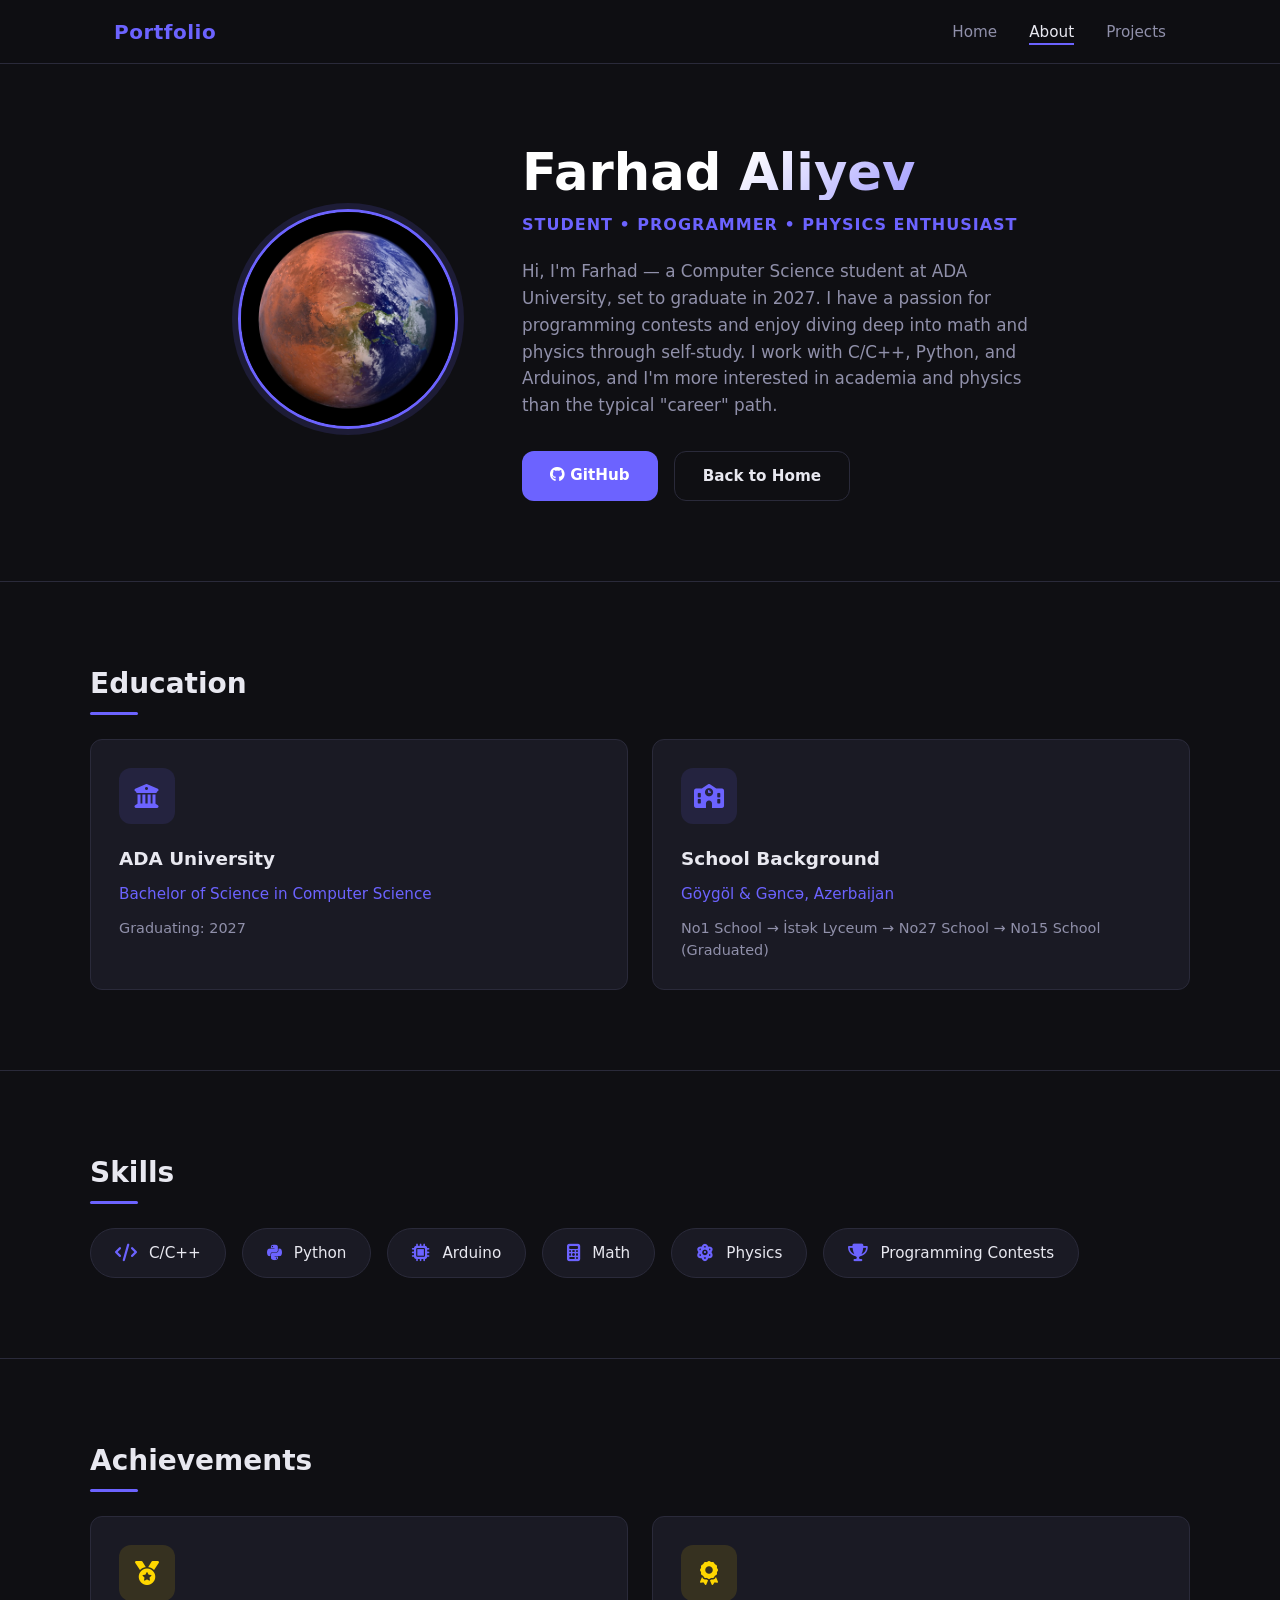
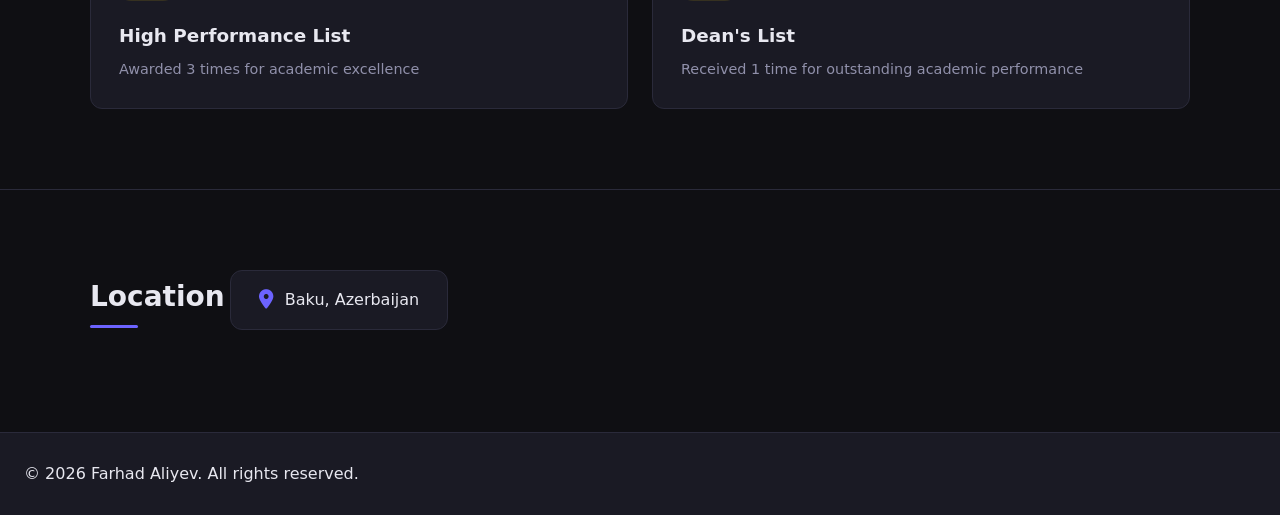
==== about.html @ 6a8402a0 "Main website is finished. Details remained. Home, About, Projects page and their content are ready. " ====
<!DOCTYPE html>
<html lang="en">
<head>
  <meta charset="UTF-8" />
  <meta name="viewport" content="width=device-width, initial-scale=1.0" />
  <title>About - Farhad Aliyev</title>
  <link rel="stylesheet" href="css/style.css" />
  <link rel="stylesheet" href="https://cdnjs.cloudflare.com/ajax/libs/font-awesome/6.5.0/css/all.min.css" />
</head>
<body>

  <!-- Navigation -->
  <nav class="navbar">
    <div class="nav-container">
      <a href="index.html" class="nav-logo">Portfolio</a>
      <ul class="nav-links">
        <li><a href="index.html">Home</a></li>
        <li><a href="about.html" class="active">About</a></li>
        <li><a href="projects.html">Projects</a></li>
      </ul>
      <button class="nav-toggle" aria-label="Toggle navigation">
        <span></span><span></span><span></span>
      </button>
    </div>
  </nav>

  <!-- About Hero Section -->
  <section class="hero">
    <div class="hero-content">
      <div class="hero-image-wrapper">
        <img src="images/profile.jpg" alt="Profile photo" class="profile-photo" />
      </div>
      <div class="hero-text">
        <h1 class="hero-name">Farhad Aliyev</h1>
        <p class="hero-tagline">Student &bull; Programmer &bull; Physics Enthusiast</p>
        <p class="hero-bio">
          Hi, I'm Farhad — a Computer Science student at ADA University, set to graduate in 2027. 
          I have a passion for programming contests and enjoy diving deep into math and physics through self-study. 
          I work with C/C++, Python, and Arduinos, and I'm more interested in academia and physics than the typical "career" path.
        </p>
        <div class="hero-actions">
          <a href="https://github.com/FarhadAliyev42" target="_blank" class="btn btn-primary">
            <i class="fab fa-github"></i> GitHub
          </a>
          <a href="index.html" class="btn btn-secondary">Back to Home</a>
        </div>
      </div>
    </div>
  </section>

  <!-- Education Section -->
  <section class="section">
    <div class="container">
      <h2 class="section-title">Education</h2>
      <div class="card-grid">
        <div class="card">
          <div class="card-icon">
            <i class="fas fa-university"></i>
          </div>
          <h3 class="card-title">ADA University</h3>
          <p class="card-subtitle">Bachelor of Science in Computer Science</p>
          <p class="card-text">Graduating: 2027</p>
        </div>
        <div class="card">
          <div class="card-icon">
            <i class="fas fa-school"></i>
          </div>
          <h3 class="card-title">School Background</h3>
          <p class="card-subtitle">Göygöl & Gəncə, Azerbaijan</p>
          <p class="card-text">No1 School → İstək Lyceum → No27 School → No15 School (Graduated)</p>
        </div>
      </div>
    </div>
  </section>

  <!-- Skills Section -->
  <section class="section">
    <div class="container">
      <h2 class="section-title">Skills</h2>
      <div class="skills-grid">
        <div class="skill-item">
          <i class="fas fa-code"></i>
          <span>C/C++</span>
        </div>
        <div class="skill-item">
          <i class="fab fa-python"></i>
          <span>Python</span>
        </div>
        <div class="skill-item">
          <i class="fas fa-microchip"></i>
          <span>Arduino</span>
        </div>
        <div class="skill-item">
          <i class="fas fa-calculator"></i>
          <span>Math</span>
        </div>
        <div class="skill-item">
          <i class="fas fa-atom"></i>
          <span>Physics</span>
        </div>
        <div class="skill-item">
          <i class="fas fa-trophy"></i>
          <span>Programming Contests</span>
        </div>
      </div>
    </div>
  </section>

  <!-- Achievements Section -->
  <section class="section">
    <div class="container">
      <h2 class="section-title">Achievements</h2>
      <div class="card-grid">
        <div class="card">
          <div class="card-icon achievement-icon">
            <i class="fas fa-medal"></i>
          </div>
          <h3 class="card-title">High Performance List</h3>
          <p class="card-text">Awarded 3 times for academic excellence</p>
        </div>
        <div class="card">
          <div class="card-icon achievement-icon">
            <i class="fas fa-award"></i>
          </div>
          <h3 class="card-title">Dean's List</h3>
          <p class="card-text">Received 1 time for outstanding academic performance</p>
        </div>
      </div>
    </div>
  </section>

  <!-- Location Section -->
  <section class="section">
    <div class="container">
      <h2 class="section-title">Location</h2>
      <div class="location-card">
        <i class="fas fa-map-marker-alt"></i>
        <span>Baku, Azerbaijan</span>
      </div>
    </div>
  </section>

  <!-- Footer -->
  <footer class="footer">
    <p>&copy; 2026 Farhad Aliyev. All rights reserved.</p>
  </footer>

  <script src="js/main.js"></script>
</body>
</html>
---- css/style.css ----
/* ── Reset & Base ── */
*, *::before, *::after {
  box-sizing: border-box;
  margin: 0;
  padding: 0;
}

:root {
  --color-bg: #0f0f13;
  --color-surface: #1a1a24;
  --color-border: #2a2a3a;
  --color-accent: #6c63ff;
  --color-accent-hover: #857dff;
  --color-text: #e8e8f0;
  --color-text-muted: #9090aa;
  --font-sans: 'Segoe UI', system-ui, -apple-system, sans-serif;
  --nav-height: 64px;
  --radius: 12px;
  --transition: 0.2s ease;
}

html {
  scroll-behavior: smooth;
}

body {
  font-family: var(--font-sans);
  background-color: var(--color-bg);
  color: var(--color-text);
  min-height: 100vh;
  display: flex;
  flex-direction: column;
  line-height: 1.6;
}

a {
  color: inherit;
  text-decoration: none;
}

/* ── Navbar ── */
.navbar {
  position: sticky;
  top: 0;
  z-index: 100;
  background-color: rgba(15, 15, 19, 0.85);
  backdrop-filter: blur(12px);
  border-bottom: 1px solid var(--color-border);
  height: var(--nav-height);
}

.nav-container {
  max-width: 1100px;
  margin: 0 auto;
  padding: 0 24px;
  height: 100%;
  display: flex;
  align-items: center;
  justify-content: space-between;
}

.nav-logo {
  font-size: 1.25rem;
  font-weight: 700;
  color: var(--color-accent);
  letter-spacing: 0.5px;
}

.nav-links {
  list-style: none;
  display: flex;
  gap: 32px;
}

.nav-links a {
  font-size: 0.95rem;
  font-weight: 500;
  color: var(--color-text-muted);
  transition: color var(--transition);
  position: relative;
  padding-bottom: 4px;
}

.nav-links a::after {
  content: '';
  position: absolute;
  bottom: 0;
  left: 0;
  width: 0;
  height: 2px;
  background: var(--color-accent);
  transition: width var(--transition);
}

.nav-links a:hover,
.nav-links a.active {
  color: var(--color-text);
}

.nav-links a:hover::after,
.nav-links a.active::after {
  width: 100%;
}

/* Hamburger */
.nav-toggle {
  display: none;
  flex-direction: column;
  gap: 5px;
  background: none;
  border: none;
  cursor: pointer;
  padding: 4px;
}

.nav-toggle span {
  display: block;
  width: 24px;
  height: 2px;
  background: var(--color-text);
  border-radius: 2px;
  transition: transform var(--transition), opacity var(--transition);
}

/* ── Hero ── */
.hero {
  flex: 1;
  display: flex;
  align-items: center;
  padding: 80px 24px;
}

.hero-content {
  max-width: 1100px;
  margin: 0 auto;
  display: flex;
  align-items: center;
  gap: 64px;
}

.hero-image-wrapper {
  flex-shrink: 0;
}

.profile-photo {
  width: 220px;
  height: 220px;
  object-fit: cover;
  border-radius: 50%;
  border: 3px solid var(--color-accent);
  box-shadow: 0 0 0 6px rgba(108, 99, 255, 0.15);
  transition: box-shadow var(--transition);
}

.profile-photo:hover {
  box-shadow: 0 0 0 10px rgba(108, 99, 255, 0.2);
}

.hero-text {
  flex: 1;
}

.hero-name {
  font-size: clamp(2rem, 5vw, 3.2rem);
  font-weight: 800;
  line-height: 1.1;
  margin-bottom: 12px;
  background: linear-gradient(135deg, #fff 40%, var(--color-accent));
  -webkit-background-clip: text;
  -webkit-text-fill-color: transparent;
  background-clip: text;
}

.hero-tagline {
  font-size: 1rem;
  color: var(--color-accent);
  font-weight: 600;
  letter-spacing: 1px;
  text-transform: uppercase;
  margin-bottom: 20px;
}

.hero-bio {
  font-size: 1.05rem;
  color: var(--color-text-muted);
  max-width: 520px;
  margin-bottom: 32px;
}

.hero-actions {
  display: flex;
  gap: 16px;
  flex-wrap: wrap;
}

/* ── Buttons ── */
.btn {
  display: inline-block;
  padding: 12px 28px;
  border-radius: var(--radius);
  font-size: 0.95rem;
  font-weight: 600;
  transition: background var(--transition), transform var(--transition), box-shadow var(--transition);
  cursor: pointer;
}

.btn-primary {
  background: var(--color-accent);
  color: #fff;
}

.btn-primary:hover {
  background: var(--color-accent-hover);
  transform: translateY(-2px);
  box-shadow: 0 8px 24px rgba(108, 99, 255, 0.35);
}

.btn-secondary {
  background: transparent;
  color: var(--color-text);
  border: 1.5px solid var(--color-border);
}

.btn-secondary:hover {
  border-color: var(--color-accent);
  color: var(--color-accent);
  transform: translateY(-2px);
}

/* ── Footer ── */
.footer {
  background-color: var(--color-surface);
  border-top: 1px solid var(--color-border);
  padding: 28px 24px;
}

.footer-container {
  max-width: 1100px;
  margin: 0 auto;
  display: flex;
  align-items: center;
  justify-content: space-between;
  flex-wrap: wrap;
  gap: 16px;
}

.footer-text {
  font-size: 0.875rem;
  color: var(--color-text-muted);
}

.footer-links {
  display: flex;
  gap: 24px;
}

.footer-links a {
  display: flex;
  align-items: center;
  gap: 8px;
  font-size: 0.9rem;
  color: var(--color-text-muted);
  transition: color var(--transition);
}

.footer-links a i {
  font-size: 1.1rem;
}

.footer-links a:hover {
  color: var(--color-accent);
}

/* ── Responsive ── */
@media (max-width: 768px) {
  .nav-links {
    display: none;
    flex-direction: column;
    gap: 0;
    position: absolute;
    top: var(--nav-height);
    left: 0;
    right: 0;
    background: var(--color-surface);
    border-bottom: 1px solid var(--color-border);
    padding: 16px 0;
  }

  .nav-links.open {
    display: flex;
  }

  .nav-links li a {
    display: block;
    padding: 12px 24px;
  }

  .nav-toggle {
    display: flex;
  }

  .navbar {
    position: relative;
  }

  .hero-content {
    flex-direction: column;
    text-align: center;
    gap: 36px;
  }

  .hero-bio {
    margin-left: auto;
    margin-right: auto;
  }

  .hero-actions {
    justify-content: center;
  }

  .footer-container {
    flex-direction: column;
    align-items: center;
    text-align: center;
  }
}

/* ── About Page Sections ── */
.section {
  padding: 80px 24px;
  border-top: 1px solid var(--color-border);
}

.container {
  max-width: 1100px;
  margin: 0 auto;
}

.section-title {
  font-size: 1.75rem;
  font-weight: 700;
  margin-bottom: 32px;
  color: var(--color-text);
  position: relative;
  display: inline-block;
}

.section-title::after {
  content: '';
  position: absolute;
  bottom: -8px;
  left: 0;
  width: 48px;
  height: 3px;
  background: var(--color-accent);
  border-radius: 2px;
}

/* Card Grid */
.card-grid {
  display: grid;
  grid-template-columns: repeat(auto-fit, minmax(280px, 1fr));
  gap: 24px;
}

.card {
  background: var(--color-surface);
  border: 1px solid var(--color-border);
  border-radius: var(--radius);
  padding: 28px;
  transition: transform var(--transition), border-color var(--transition);
}

.card:hover {
  transform: translateY(-4px);
  border-color: var(--color-accent);
}

.card-icon {
  width: 56px;
  height: 56px;
  background: rgba(108, 99, 255, 0.12);
  border-radius: 12px;
  display: flex;
  align-items: center;
  justify-content: center;
  margin-bottom: 20px;
}

.card-icon i {
  font-size: 1.5rem;
  color: var(--color-accent);
}

.card-title {
  font-size: 1.15rem;
  font-weight: 600;
  margin-bottom: 8px;
  color: var(--color-text);
}

.card-subtitle {
  font-size: 0.95rem;
  color: var(--color-accent);
  margin-bottom: 12px;
  font-weight: 500;
}

.card-text {
  font-size: 0.9rem;
  color: var(--color-text-muted);
  line-height: 1.5;
}

/* Skills Grid */
.skills-grid {
  display: flex;
  flex-wrap: wrap;
  gap: 16px;
}

.skill-item {
  display: flex;
  align-items: center;
  gap: 12px;
  background: var(--color-surface);
  border: 1px solid var(--color-border);
  border-radius: 50px;
  padding: 12px 24px;
  font-size: 0.95rem;
  font-weight: 500;
  color: var(--color-text);
  transition: border-color var(--transition), background var(--transition);
}

.skill-item:hover {
  border-color: var(--color-accent);
  background: rgba(108, 99, 255, 0.08);
}

.skill-item i {
  color: var(--color-accent);
  font-size: 1.1rem;
}

/* Location Card */
.location-card {
  display: inline-flex;
  align-items: center;
  gap: 12px;
  background: var(--color-surface);
  border: 1px solid var(--color-border);
  border-radius: var(--radius);
  padding: 16px 28px;
  font-size: 1rem;
  color: var(--color-text);
}

.location-card i {
  color: var(--color-accent);
  font-size: 1.2rem;
}

/* Achievement Icon */
.achievement-icon {
  background: rgba(255, 215, 0, 0.12);
}

.achievement-icon i {
  color: #ffd700;
}

/* About Page Responsive */
@media (max-width: 768px) {
  .section {
    padding: 60px 24px;
  }

  .section-title {
    font-size: 1.5rem;
  }

  .card-grid {
    grid-template-columns: 1fr;
  }

  .skills-grid {
    justify-content: center;
  }

  .skill-item {
    padding: 10px 20px;
    font-size: 0.9rem;
  }
}

/* ── Project Card (Clickable) ── */
.project-card {
  background: var(--color-surface);
  border: 1px solid var(--color-border);
  border-radius: var(--radius);
  padding: 28px;
  cursor: pointer;
  transition: transform var(--transition), border-color var(--transition), box-shadow var(--transition);
  position: relative;
  overflow: hidden;
}

.project-card::before {
  content: '';
  position: absolute;
  top: 0;
  left: 0;
  right: 0;
  height: 3px;
  background: var(--color-accent);
  transform: scaleX(0);
  transition: transform var(--transition);
}

.project-card:hover {
  transform: translateY(-6px);
  border-color: var(--color-accent);
  box-shadow: 0 16px 40px rgba(108, 99, 255, 0.2);
}

.project-card:hover::before {
  transform: scaleX(1);
}

.project-card .card-icon {
  width: 48px;
  height: 48px;
}

.project-card .card-icon i {
  font-size: 1.25rem;
}

.project-card .card-title {
  font-size: 1.1rem;
}

.project-card .card-subtitle {
  font-size: 0.85rem;
}

.project-card .card-text {
  font-size: 0.875rem;
  display: -webkit-box;
  -webkit-line-clamp: 2;
  -webkit-box-orient: vertical;
  overflow: hidden;
}

.card-tag {
  display: inline-block;
  margin-top: 16px;
  padding: 4px 12px;
  background: rgba(108, 99, 255, 0.15);
  color: var(--color-accent);
  font-size: 0.75rem;
  font-weight: 600;
  border-radius: 20px;
  text-transform: uppercase;
  letter-spacing: 0.5px;
}

/* ── Modal ── */
.modal-overlay {
  position: fixed;
  top: 0;
  left: 0;
  right: 0;
  bottom: 0;
  background: rgba(0, 0, 0, 0.8);
  backdrop-filter: blur(8px);
  display: flex;
  align-items: center;
  justify-content: center;
  padding: 24px;
  z-index: 1000;
  opacity: 0;
  visibility: hidden;
  transition: opacity 0.3s ease, visibility 0.3s ease;
}

.modal-overlay.active {
  opacity: 1;
  visibility: visible;
}

.modal-content {
  background: var(--color-surface);
  border: 1px solid var(--color-border);
  border-radius: 16px;
  max-width: 900px;
  width: 100%;
  max-height: 90vh;
  overflow-y: auto;
  position: relative;
  transform: translateY(20px);
  transition: transform 0.3s ease;
}

.modal-overlay.active .modal-content {
  transform: translateY(0);
}

.modal-close {
  position: absolute;
  top: 16px;
  right: 16px;
  background: var(--color-bg);
  border: 1px solid var(--color-border);
  border-radius: 8px;
  width: 40px;
  height: 40px;
  display: flex;
  align-items: center;
  justify-content: center;
  cursor: pointer;
  transition: background var(--transition), border-color var(--transition);
  z-index: 10;
}

.modal-close i {
  color: var(--color-text-muted);
  font-size: 1rem;
}

.modal-close:hover {
  background: var(--color-accent);
  border-color: var(--color-accent);
}

.modal-close:hover i {
  color: #fff;
}

.modal-header {
  padding: 32px 32px 24px;
  border-bottom: 1px solid var(--color-border);
  text-align: center;
}

.modal-icon {
  width: 64px;
  height: 64px;
  background: rgba(108, 99, 255, 0.15);
  border-radius: 16px;
  display: flex;
  align-items: center;
  justify-content: center;
  margin: 0 auto 16px;
}

.modal-icon i {
  font-size: 1.75rem;
  color: var(--color-accent);
}

.modal-title {
  font-size: 1.5rem;
  font-weight: 700;
  margin-bottom: 8px;
}

.modal-type {
  display: inline-block;
  padding: 6px 16px;
  background: rgba(108, 99, 255, 0.15);
  color: var(--color-accent);
  font-size: 0.8rem;
  font-weight: 600;
  border-radius: 20px;
  text-transform: uppercase;
  letter-spacing: 0.5px;
}

.modal-body {
  padding: 24px 32px 32px;
}

.modal-section {
  margin-bottom: 24px;
}

.modal-section:last-child {
  margin-bottom: 0;
}

.modal-section h3 {
  font-size: 0.95rem;
  font-weight: 600;
  color: var(--color-text-muted);
  margin-bottom: 10px;
  display: flex;
  align-items: center;
  gap: 8px;
}

.modal-section h3 i {
  color: var(--color-accent);
}

.team-members,
.project-description {
  font-size: 0.95rem;
  color: var(--color-text);
  line-height: 1.6;
}

.tech-tags {
  display: flex;
  flex-wrap: wrap;
  gap: 8px;
}

.tech-tag {
  padding: 6px 14px;
  background: var(--color-bg);
  border: 1px solid var(--color-border);
  border-radius: 8px;
  font-size: 0.85rem;
  color: var(--color-text);
}

.video-container {
  position: relative;
  padding-bottom: 56.25%;
  height: 0;
  overflow: hidden;
  border-radius: 12px;
  background: var(--color-bg);
}

.video-frame {
  position: absolute;
  top: 0;
  left: 0;
  width: 100%;
  height: 100%;
}

.report-link {
  display: inline-flex;
  align-items: center;
  gap: 8px;
  text-decoration: none;
}

/* ── Projects Hero ── */
.projects-hero {
  padding: 100px 24px 60px;
}

.projects-hero .hero-content {
  justify-content: center;
  text-align: center;
}

.projects-hero .hero-bio {
  max-width: 600px;
  margin: 0 auto 32px;
}

/* ── Responsive Modal ── */
@media (max-width: 640px) {
  .modal-content {
    max-height: 85vh;
  }
  
  .modal-header {
    padding: 24px 24px 20px;
  }
  
  .modal-body {
    padding: 20px 24px 24px;
  }
  
  .modal-title {
    font-size: 1.25rem;
  }
}

/* ── Projects Page ── */
.page-header {
  padding: 80px 24px 40px;
  text-align: center;
  background: linear-gradient(180deg, var(--color-surface) 0%, var(--color-bg) 100%);
  border-bottom: 1px solid var(--color-border);
}

.page-header .container {
  max-width: 1100px;
  margin: 0 auto;
}

.page-title {
  font-size: clamp(2rem, 5vw, 2.75rem);
  font-weight: 800;
  margin-bottom: 12px;
  color: var(--color-text);
}

.page-subtitle {
  font-size: 1.05rem;
  color: var(--color-text-muted);
  max-width: 600px;
  margin: 0 auto;
}

/* Projects Grid */
.projects-grid {
  display: grid;
  grid-template-columns: repeat(auto-fit, minmax(300px, 1fr));
  gap: 24px;
  align-items: stretch;
}

.project-card {
  background: var(--color-surface);
  border: 1px solid var(--color-border);
  border-radius: var(--radius);
  padding: 28px;
  transition: transform var(--transition), border-color var(--transition), box-shadow var(--transition);
  display: flex;
  flex-direction: column;
}

.project-card:hover {
  transform: translateY(-6px);
  border-color: var(--color-accent);
  box-shadow: 0 16px 40px rgba(108, 99, 255, 0.15);
}

.project-icon {
  width: 56px;
  height: 56px;
  background: rgba(108, 99, 255, 0.12);
  border-radius: 12px;
  display: flex;
  align-items: center;
  justify-content: center;
  margin-bottom: 20px;
  flex-shrink: 0;
}

.project-icon i {
  font-size: 1.5rem;
  color: var(--color-accent);
}

.project-title {
  font-size: 1.2rem;
  font-weight: 600;
  margin-bottom: 12px;
  color: var(--color-text);
  flex-shrink: 0;
}

.project-description {
  font-size: 0.95rem;
  color: var(--color-text-muted);
  margin-bottom: 16px;
  line-height: 1.5;
  flex-grow: 0;
}

.project-tags {
  display: flex;
  flex-wrap: wrap;
  gap: 8px;
  margin-bottom: 20px;
  flex-shrink: 0;
}

.tag {
  display: inline-block;
  padding: 4px 12px;
  background: rgba(108, 99, 255, 0.1);
  color: var(--color-accent);
  font-size: 0.75rem;
  font-weight: 600;
  border-radius: 20px;
  text-transform: uppercase;
  letter-spacing: 0.5px;
}

.project-btn {
  width: 100%;
  text-align: center;
  margin-top: auto;
}

/* Homeworks Grid */
.homework-grid {
  display: grid;
  grid-template-columns: repeat(auto-fit, minmax(280px, 1fr));
  gap: 24px;
}

.homework-card {
  background: var(--color-surface);
  border: 1px solid var(--color-border);
  border-radius: var(--radius);
  padding: 28px;
  transition: transform var(--transition), border-color var(--transition);
}

.homework-card:hover {
  transform: translateY(-4px);
  border-color: var(--color-accent);
}

.homework-icon {
  width: 56px;
  height: 56px;
  background: rgba(108, 99, 255, 0.12);
  border-radius: 12px;
  display: flex;
  align-items: center;
  justify-content: center;
  margin-bottom: 20px;
}

.homework-icon i {
  font-size: 1.5rem;
  color: var(--color-accent);
}

.homework-title {
  font-size: 1.15rem;
  font-weight: 600;
  margin-bottom: 8px;
  color: var(--color-text);
}

.homework-subtitle {
  font-size: 0.9rem;
  color: var(--color-accent);
  margin-bottom: 16px;
  font-weight: 500;
}

.homework-details {
  font-size: 0.85rem;
  color: var(--color-text-muted);
  margin-bottom: 20px;
  line-height: 1.6;
}

.homework-details p {
  margin-bottom: 4px;
}

.homework-details strong {
  color: var(--color-text);
}

/* Modal Styles */
.modal {
  display: none;
  position: fixed;
  z-index: 1000;
  left: 0;
  top: 0;
  width: 100%;
  height: 100%;
  overflow: auto;
  background-color: rgba(0, 0, 0, 0.85);
  backdrop-filter: blur(8px);
  animation: fadeIn 0.3s ease;
}

@keyframes fadeIn {
  from { opacity: 0; }
  to { opacity: 1; }
}

.modal-content {
  background-color: var(--color-surface);
  margin: 5% auto;
  padding: 0;
  border: 1px solid var(--color-border);
  border-radius: var(--radius);
  width: 90%;
  max-width: 900px;
  max-height: 90vh;
  overflow-y: auto;
  animation: slideIn 0.3s ease;
}

@keyframes slideIn {
  from { transform: translateY(-20px); opacity: 0; }
  to { transform: translateY(0); opacity: 1; }
}

.modal-close {
  color: var(--color-text-muted);
  float: right;
  font-size: 28px;
  font-weight: bold;
  cursor: pointer;
  line-height: 1;
  transition: color var(--transition);
}

.modal-close:hover {
  color: var(--color-accent);
}

.modal-title {
  font-size: 1.5rem;
  font-weight: 700;
  margin-bottom: 24px;
  color: var(--color-text);
  padding-right: 40px;
}

.modal-body {
  padding: 0 32px 32px;
}

.modal-section {
  margin-bottom: 28px;
}

.modal-section:last-child {
  margin-bottom: 0;
}

.modal-section h3 {
  font-size: 1rem;
  font-weight: 600;
  color: var(--color-accent);
  margin-bottom: 12px;
  display: flex;
  align-items: center;
  gap: 10px;
}

.modal-section h3 i {
  font-size: 1rem;
}

.modal-section p {
  font-size: 0.95rem;
  color: var(--color-text-muted);
  line-height: 1.6;
}

/* Team Table */
.team-table {
  width: 100%;
  border-collapse: collapse;
  margin-top: 8px;
}

.team-table th,
.team-table td {
  padding: 12px 16px;
  text-align: left;
  border-bottom: 1px solid var(--color-border);
}

.team-table th {
  font-size: 0.8rem;
  font-weight: 600;
  color: var(--color-text-muted);
  text-transform: uppercase;
  letter-spacing: 0.5px;
}

.team-table td {
  font-size: 0.95rem;
  color: var(--color-text);
}

.team-table tr:last-child td {
  border-bottom: none;
}

.team-table tr:hover {
  background: rgba(108, 99, 255, 0.05);
}

/* Work List */
.work-list {
  list-style: none;
  margin-top: 12px;
}

.work-list li {
  position: relative;
  padding-left: 24px;
  margin-bottom: 10px;
  font-size: 0.95rem;
  color: var(--color-text-muted);
  line-height: 1.5;
}

.work-list li::before {
  content: '\f00c';
  font-family: 'Font Awesome 6 Free';
  font-weight: 900;
  position: absolute;
  left: 0;
  color: var(--color-accent);
  font-size: 0.75rem;
  top: 4px;
}

/* Video Link */
.video-link {
  display: inline-flex;
  align-items: center;
  gap: 10px;
  padding: 12px 24px;
  background: #ff0000;
  color: #fff;
  border-radius: var(--radius);
  font-weight: 600;
  transition: transform var(--transition), box-shadow var(--transition);
}

.video-link:hover {
  transform: translateY(-2px);
  box-shadow: 0 8px 24px rgba(255, 0, 0, 0.4);
}

.video-link i {
  font-size: 1.2rem;
}

/* Code block in modal */
.code-block {
  background: var(--color-bg);
  border: 1px solid var(--color-border);
  border-radius: 8px;
  padding: 16px;
  overflow-x: auto;
  font-family: 'Consolas', 'Monaco', monospace;
  font-size: 0.85rem;
  color: var(--color-text);
  line-height: 1.5;
  margin-top: 8px;
}

.code-block code {
  color: var(--color-accent);
}

/* Projects Page Responsive */
@media (max-width: 768px) {
  .page-header {
    padding: 60px 24px 32px;
  }

  .projects-grid,
  .homework-grid {
    grid-template-columns: 1fr;
  }

  .modal-content {
    width: 95%;
    margin: 10% auto;
  }

  .modal-body {
    padding: 0 20px 24px;
  }

  .team-table th,
  .team-table td {
    padding: 10px 12px;
    font-size: 0.85rem;
  }
}

/* Make modal even wider and add padding from borders */
.modal-content {
  max-width: 1100px;
  min-width: 400px;
  margin: 4% auto;
  padding: 32px 40px 32px 40px;
}

@media (max-width: 1200px) {
  .modal-content {
    max-width: 96vw;
    min-width: 0;
    padding: 24px 8vw;
  }
}

@media (max-width: 640px) {
  .modal-content {
    padding: 12px 2vw;
  }
}
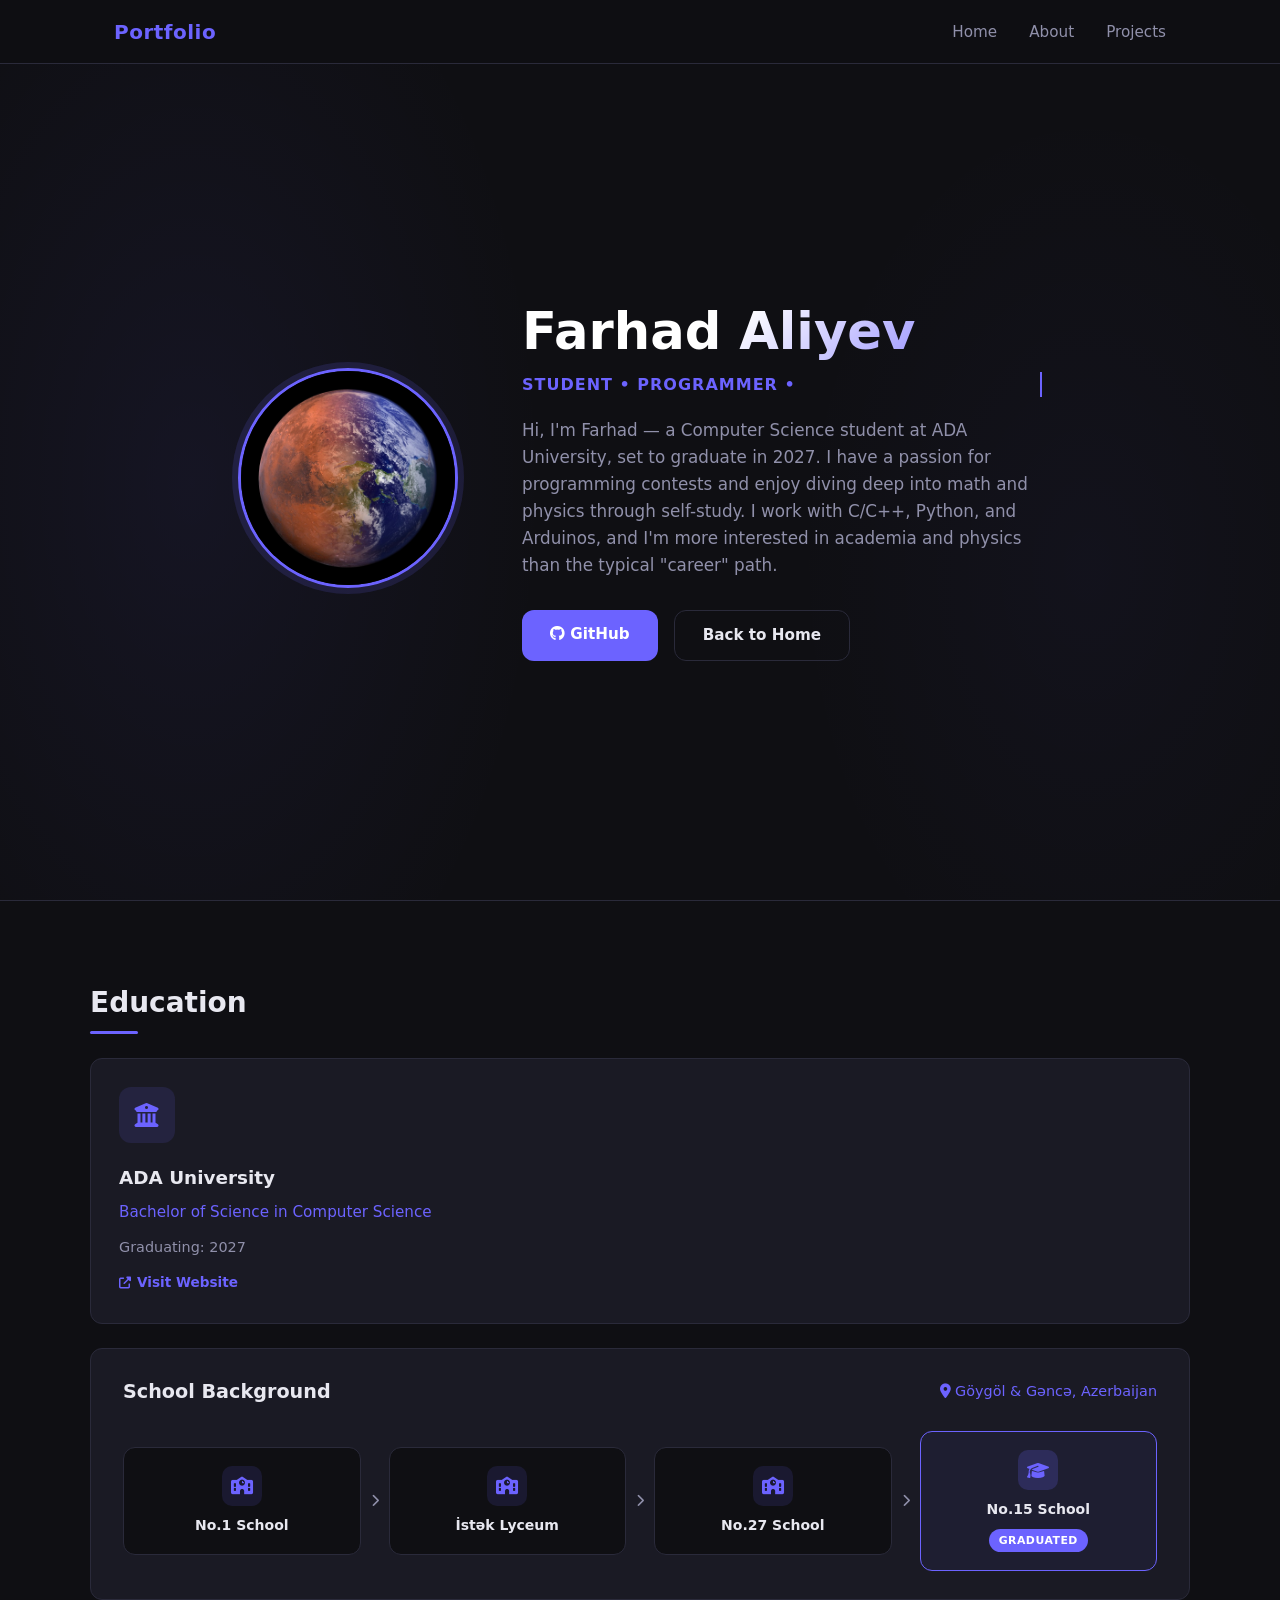
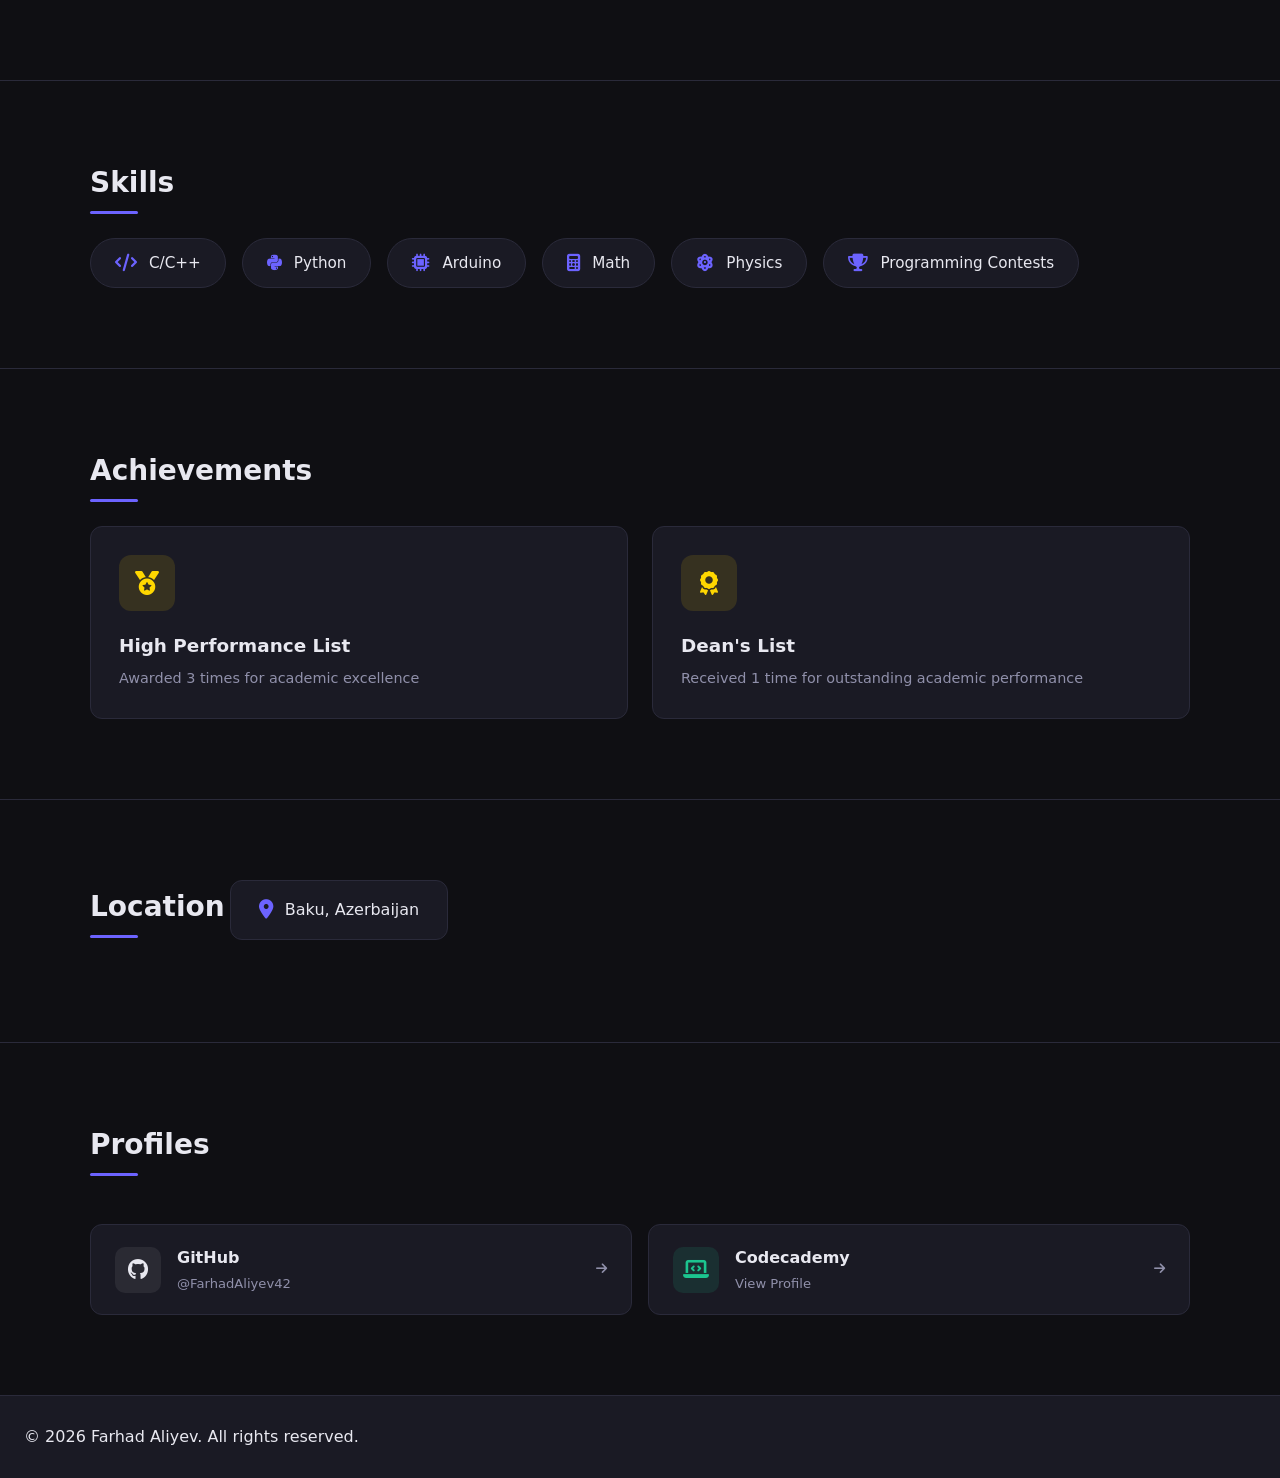
==== commit 76e189d0: "main bugs fixed, new design added" ====
--- a/about.html
+++ b/about.html
@@ -52,7 +52,7 @@
   <section class="section">
     <div class="container">
       <h2 class="section-title">Education</h2>
-      <div class="card-grid">
+      <div class="card-grid" style="margin-bottom: 24px;">
         <div class="card">
           <div class="card-icon">
             <i class="fas fa-university"></i>
@@ -60,14 +60,37 @@
           <h3 class="card-title">ADA University</h3>
           <p class="card-subtitle">Bachelor of Science in Computer Science</p>
           <p class="card-text">Graduating: 2027</p>
+          <a href="https://ada.edu.az" target="_blank" rel="noopener" class="card-link">
+            <i class="fas fa-external-link-alt"></i> Visit Website
+          </a>
         </div>
-        <div class="card">
-          <div class="card-icon">
-            <i class="fas fa-school"></i>
+      </div>
+      <div class="about-extra">
+        <div class="school-extra-header">
+          <h3>School Background</h3>
+          <span class="location-text"><i class="fas fa-map-marker-alt"></i> Göygöl & Gəncə, Azerbaijan</span>
+        </div>
+        <div class="school-journey">
+          <div class="school-step">
+            <div class="school-step-icon"><i class="fas fa-school"></i></div>
+            <span class="school-step-name">No.1 School</span>
           </div>
-          <h3 class="card-title">School Background</h3>
-          <p class="card-subtitle">Göygöl & Gəncə, Azerbaijan</p>
-          <p class="card-text">No1 School → İstək Lyceum → No27 School → No15 School (Graduated)</p>
+          <div class="school-arrow"><i class="fas fa-chevron-right"></i></div>
+          <div class="school-step">
+            <div class="school-step-icon"><i class="fas fa-school"></i></div>
+            <span class="school-step-name">İstək Lyceum</span>
+          </div>
+          <div class="school-arrow"><i class="fas fa-chevron-right"></i></div>
+          <div class="school-step">
+            <div class="school-step-icon"><i class="fas fa-school"></i></div>
+            <span class="school-step-name">No.27 School</span>
+          </div>
+          <div class="school-arrow"><i class="fas fa-chevron-right"></i></div>
+          <div class="school-step completed">
+            <div class="school-step-icon"><i class="fas fa-graduation-cap"></i></div>
+            <span class="school-step-name">No.15 School</span>
+            <span class="school-step-badge">Graduated</span>
+          </div>
         </div>
       </div>
     </div>
@@ -140,6 +163,31 @@
     </div>
   </section>
 
+  <!-- Profiles Section -->
+  <section class="section">
+    <div class="container">
+      <h2 class="section-title">Profiles</h2>
+      <div class="profile-links">
+        <a href="https://github.com/FarhadAliyev42" target="_blank" rel="noopener" class="profile-link-card">
+          <div class="profile-link-icon github"><i class="fab fa-github"></i></div>
+          <div class="profile-link-info">
+            <span class="profile-link-name">GitHub</span>
+            <span class="profile-link-sub">@FarhadAliyev42</span>
+          </div>
+          <i class="fas fa-arrow-right profile-link-arrow"></i>
+        </a>
+        <a href="https://www.codecademy.com" target="_blank" rel="noopener" class="profile-link-card">
+          <div class="profile-link-icon codecademy"><i class="fas fa-laptop-code"></i></div>
+          <div class="profile-link-info">
+            <span class="profile-link-name">Codecademy</span>
+            <span class="profile-link-sub">View Profile</span>
+          </div>
+          <i class="fas fa-arrow-right profile-link-arrow"></i>
+        </a>
+      </div>
+    </div>
+  </section>
+
   <!-- Footer -->
   <footer class="footer">
     <p>&copy; 2026 Farhad Aliyev. All rights reserved.</p>
--- a/css/style.css
+++ b/css/style.css
@@ -23,6 +23,259 @@
   scroll-behavior: smooth;
 }
 
+/* About Grid */
+.about-grid {
+  display: grid;
+  grid-template-columns: repeat(auto-fit, minmax(220px, 1fr));
+  gap: 20px;
+  margin-bottom: 40px;
+}
+
+.about-card {
+  background: var(--color-surface);
+  border: 1px solid var(--color-border);
+  border-radius: var(--radius);
+  padding: 24px;
+  text-align: center;
+  transition: transform var(--transition), border-color var(--transition);
+}
+
+.about-card:hover {
+  transform: translateY(-4px);
+  border-color: var(--color-accent);
+}
+
+.about-extra {
+  background: var(--color-surface);
+  border: 1px solid var(--color-border);
+  border-radius: var(--radius);
+  padding: 28px 32px;
+}
+
+.school-extra-header {
+  display: flex;
+  align-items: center;
+  justify-content: space-between;
+  flex-wrap: wrap;
+  gap: 8px;
+  margin-bottom: 24px;
+}
+
+.school-extra-header h3 {
+  font-size: 1.2rem;
+  font-weight: 700;
+  color: var(--color-text);
+}
+
+.school-journey {
+  display: flex;
+  align-items: center;
+  gap: 10px;
+  flex-wrap: wrap;
+}
+
+.school-step {
+  flex: 1;
+  min-width: 120px;
+  display: flex;
+  flex-direction: column;
+  align-items: center;
+  gap: 8px;
+  background: var(--color-bg);
+  border: 1px solid var(--color-border);
+  border-radius: var(--radius);
+  padding: 18px 12px;
+  text-align: center;
+  transition: border-color var(--transition), transform var(--transition);
+}
+
+.school-step:hover {
+  border-color: var(--color-accent);
+  transform: translateY(-2px);
+}
+
+.school-step.completed {
+  border-color: var(--color-accent);
+  background: rgba(108, 99, 255, 0.06);
+}
+
+.school-step-icon {
+  width: 40px;
+  height: 40px;
+  background: rgba(108, 99, 255, 0.12);
+  border-radius: 10px;
+  display: flex;
+  align-items: center;
+  justify-content: center;
+}
+
+.school-step.completed .school-step-icon {
+  background: rgba(108, 99, 255, 0.2);
+}
+
+.school-step-icon i {
+  font-size: 1.1rem;
+  color: var(--color-accent);
+}
+
+.school-step-name {
+  font-size: 0.875rem;
+  font-weight: 600;
+  color: var(--color-text);
+}
+
+.school-step-badge {
+  font-size: 0.68rem;
+  font-weight: 700;
+  padding: 3px 10px;
+  background: var(--color-accent);
+  color: #fff;
+  border-radius: 20px;
+  text-transform: uppercase;
+  letter-spacing: 0.5px;
+}
+
+.school-arrow {
+  color: var(--color-text-muted);
+  font-size: 0.8rem;
+  flex-shrink: 0;
+}
+
+/* Card external link */
+.card-link {
+  display: inline-flex;
+  align-items: center;
+  gap: 6px;
+  margin-top: 14px;
+  font-size: 0.85rem;
+  font-weight: 600;
+  color: var(--color-accent);
+  transition: gap var(--transition), color var(--transition);
+}
+
+.card-link:hover {
+  color: var(--color-accent-hover);
+  gap: 10px;
+}
+
+.card-link i {
+  font-size: 0.75rem;
+}
+
+/* ── Profile Link Cards ── */
+.profile-links {
+  display: flex;
+  gap: 16px;
+  margin-top: 24px;
+  flex-wrap: wrap;
+}
+
+.profile-link-card {
+  flex: 1;
+  min-width: 220px;
+  display: flex;
+  align-items: center;
+  gap: 16px;
+  background: var(--color-surface);
+  border: 1px solid var(--color-border);
+  border-radius: var(--radius);
+  padding: 20px 24px;
+  text-decoration: none;
+  transition: border-color var(--transition), transform var(--transition), box-shadow var(--transition);
+  position: relative;
+  overflow: hidden;
+}
+
+.profile-link-card::before {
+  content: '';
+  position: absolute;
+  top: 0; left: 0; right: 0;
+  height: 3px;
+  background: var(--color-accent);
+  transform: scaleX(0);
+  transition: transform var(--transition);
+}
+
+.profile-link-card:hover {
+  border-color: var(--color-accent);
+  transform: translateY(-3px);
+  box-shadow: 0 10px 28px rgba(108, 99, 255, 0.15);
+}
+
+.profile-link-card:hover::before {
+  transform: scaleX(1);
+}
+
+.profile-link-icon {
+  width: 46px;
+  height: 46px;
+  border-radius: 10px;
+  display: flex;
+  align-items: center;
+  justify-content: center;
+  flex-shrink: 0;
+}
+
+.profile-link-icon.github {
+  background: rgba(255, 255, 255, 0.07);
+}
+
+.profile-link-icon.codecademy {
+  background: rgba(28, 197, 143, 0.12);
+}
+
+.profile-link-icon i {
+  font-size: 1.3rem;
+}
+
+.profile-link-icon.github i {
+  color: var(--color-text);
+}
+
+.profile-link-icon.codecademy i {
+  color: #1cc58f;
+}
+
+.profile-link-info {
+  display: flex;
+  flex-direction: column;
+  gap: 3px;
+  flex: 1;
+}
+
+.profile-link-name {
+  font-size: 1rem;
+  font-weight: 600;
+  color: var(--color-text);
+}
+
+.profile-link-sub {
+  font-size: 0.82rem;
+  color: var(--color-text-muted);
+}
+
+.profile-link-arrow {
+  color: var(--color-text-muted);
+  font-size: 0.8rem;
+  transition: transform var(--transition), color var(--transition);
+}
+
+.profile-link-card:hover .profile-link-arrow {
+  transform: translateX(5px);
+  color: var(--color-accent);
+}
+
+@media (max-width: 768px) {
+  .profile-links {
+    flex-direction: column;
+  }
+}
+
+.location-text {
+  font-size: 0.9rem;
+  color: var(--color-accent) !important;
+}
+
 body {
   font-family: var(--font-sans);
   background-color: var(--color-bg);
@@ -127,7 +380,8 @@
   flex: 1;
   display: flex;
   align-items: center;
-  padding: 80px 24px;
+  justify-content: center;
+  padding: 48px 24px;
 }
 
 .hero-content {
@@ -484,6 +738,24 @@
     grid-template-columns: 1fr;
   }
 
+  .school-journey {
+    gap: 6px;
+  }
+
+  .school-step {
+    min-width: 100px;
+    padding: 14px 8px;
+  }
+
+  .school-step-name {
+    font-size: 0.78rem;
+  }
+
+  .school-extra-header {
+    flex-direction: column;
+    align-items: flex-start;
+  }
+
   .skills-grid {
     justify-content: center;
   }
@@ -1200,3 +1472,218 @@
     padding: 12px 2vw;
   }
 }
+
+/* ── Hero Enhancements ── */
+.hero {
+  position: relative;
+  min-height: calc(100vh - var(--nav-height));
+  overflow: hidden;
+}
+
+/* Animated background glow */
+.hero::before {
+  content: '';
+  position: absolute;
+  top: -30%;
+  left: -15%;
+  width: 60%;
+  height: 160%;
+  background: radial-gradient(ellipse, rgba(108, 99, 255, 0.07) 0%, transparent 65%);
+  animation: drift 10s ease-in-out infinite alternate;
+  pointer-events: none;
+}
+
+.hero::after {
+  content: '';
+  position: absolute;
+  bottom: -20%;
+  right: -10%;
+  width: 50%;
+  height: 120%;
+  background: radial-gradient(ellipse, rgba(108, 99, 255, 0.04) 0%, transparent 65%);
+  animation: drift 14s ease-in-out infinite alternate-reverse;
+  pointer-events: none;
+}
+
+@keyframes drift {
+  from { transform: translate(0, 0); }
+  to { transform: translate(4%, 6%); }
+}
+
+/* Hero entrance animation */
+.hero-content {
+  animation: heroFadeIn 0.9s cubic-bezier(0.22, 1, 0.36, 1) both;
+  position: relative;
+  z-index: 1;
+}
+
+@keyframes heroFadeIn {
+  from { opacity: 0; transform: translateY(28px); }
+  to   { opacity: 1; transform: translateY(0); }
+}
+
+/* Profile photo ring pulse */
+.hero-image-wrapper {
+  position: relative;
+}
+
+.hero-image-wrapper::after {
+  content: '';
+  position: absolute;
+  inset: -10px;
+  border-radius: 50%;
+  border: 2px solid var(--color-accent);
+  opacity: 0;
+  animation: ring-pulse 2.8s ease-out infinite;
+  pointer-events: none;
+}
+
+@keyframes ring-pulse {
+  0%   { opacity: 0.55; transform: scale(1); }
+  100% { opacity: 0;    transform: scale(1.18); }
+}
+
+/* Typewriter cursor on tagline */
+.hero-tagline {
+  border-right: 2px solid transparent;
+}
+
+.hero-tagline.typing {
+  border-right-color: var(--color-accent);
+  animation: blink-cursor 0.75s step-end infinite;
+}
+
+@keyframes blink-cursor {
+  50% { border-right-color: transparent; }
+}
+
+/* Hero stats */
+.hero-stats {
+  display: flex;
+  align-items: center;
+  gap: 24px;
+  margin-top: 32px;
+  flex-wrap: wrap;
+}
+
+.stat-item {
+  display: flex;
+  flex-direction: column;
+  gap: 4px;
+}
+
+.stat-number {
+  font-size: 2rem;
+  font-weight: 800;
+  color: var(--color-accent);
+  line-height: 1;
+}
+
+.stat-label {
+  font-size: 0.72rem;
+  color: var(--color-text-muted);
+  text-transform: uppercase;
+  letter-spacing: 0.6px;
+}
+
+.stat-divider {
+  width: 1px;
+  height: 36px;
+  background: var(--color-border);
+  flex-shrink: 0;
+}
+
+/* Scroll indicator */
+.scroll-indicator {
+  position: absolute;
+  bottom: 36px;
+  left: 50%;
+  transform: translateX(-50%);
+  display: flex;
+  flex-direction: column;
+  align-items: center;
+  gap: 6px;
+  color: var(--color-text-muted);
+  text-decoration: none;
+  font-size: 0.72rem;
+  letter-spacing: 0.8px;
+  text-transform: uppercase;
+  animation: scroll-bounce 2.2s ease-in-out infinite;
+  transition: color var(--transition);
+  z-index: 1;
+}
+
+.scroll-indicator:hover {
+  color: var(--color-accent);
+}
+
+.scroll-indicator i {
+  font-size: 0.85rem;
+}
+
+@keyframes scroll-bounce {
+  0%, 100% { transform: translateX(-50%) translateY(0); }
+  50%       { transform: translateX(-50%) translateY(7px); }
+}
+
+@media (max-width: 768px) {
+  .scroll-indicator { display: none; }
+  .hero { min-height: auto; padding-bottom: 60px; }
+  .hero-stats { justify-content: center; }
+}
+
+/* ── Card Reveal on Scroll ── */
+.reveal-ready {
+  opacity: 0;
+  transform: translateY(28px);
+  transition: opacity 0.55s ease, transform 0.55s ease;
+}
+
+.reveal-ready.revealed {
+  opacity: 1;
+  transform: translateY(0);
+}
+
+/* ── About Cards: top accent line on hover ── */
+.about-card {
+  position: relative;
+  overflow: hidden;
+}
+
+.about-card::before {
+  content: '';
+  position: absolute;
+  top: 0;
+  left: 0;
+  right: 0;
+  height: 3px;
+  background: var(--color-accent);
+  transform: scaleX(0);
+  transition: transform var(--transition);
+}
+
+.about-card:hover::before {
+  transform: scaleX(1);
+}
+
+/* ── Homework Card: top accent line ── */
+.homework-card {
+  position: relative;
+  overflow: hidden;
+}
+
+.homework-card::before {
+  content: '';
+  position: absolute;
+  top: 0;
+  left: 0;
+  right: 0;
+  height: 3px;
+  background: var(--color-accent);
+  transform: scaleX(0);
+  transition: transform var(--transition);
+}
+
+.homework-card:hover::before {
+  transform: scaleX(1);
+}
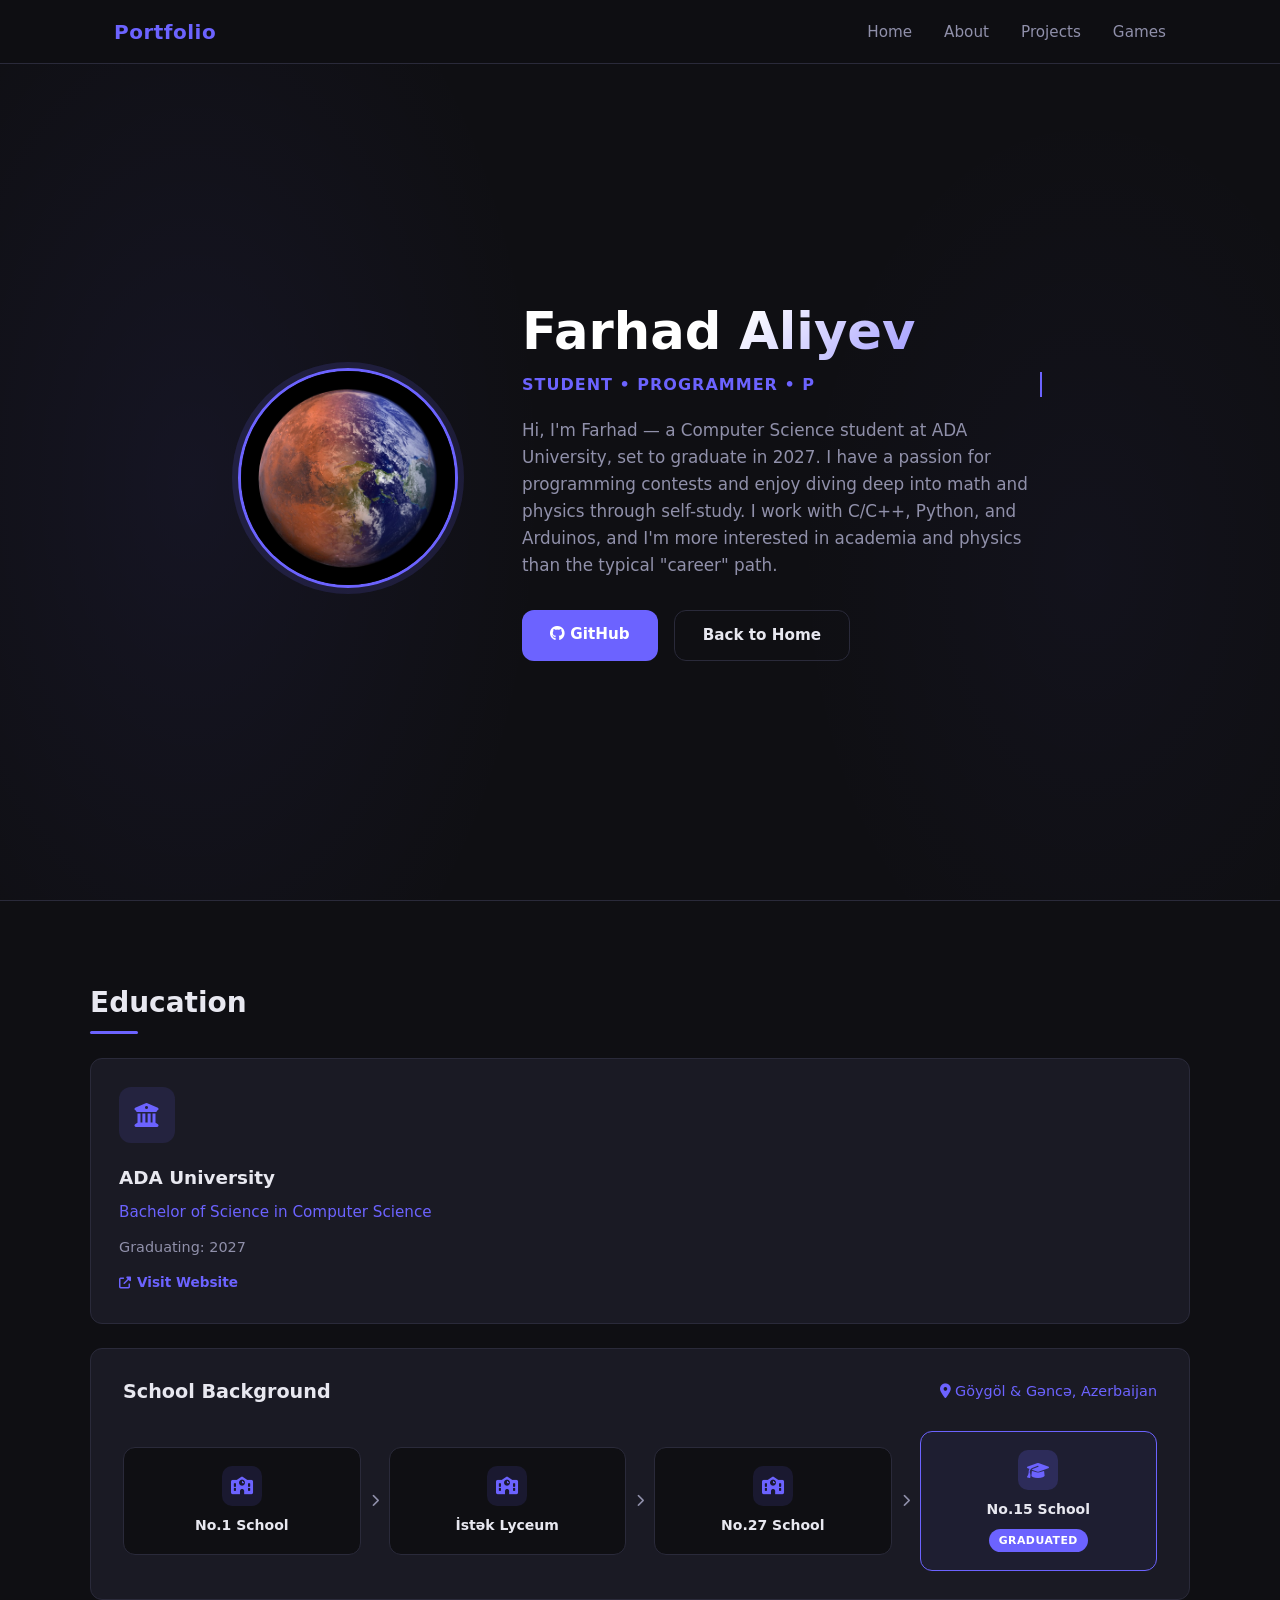
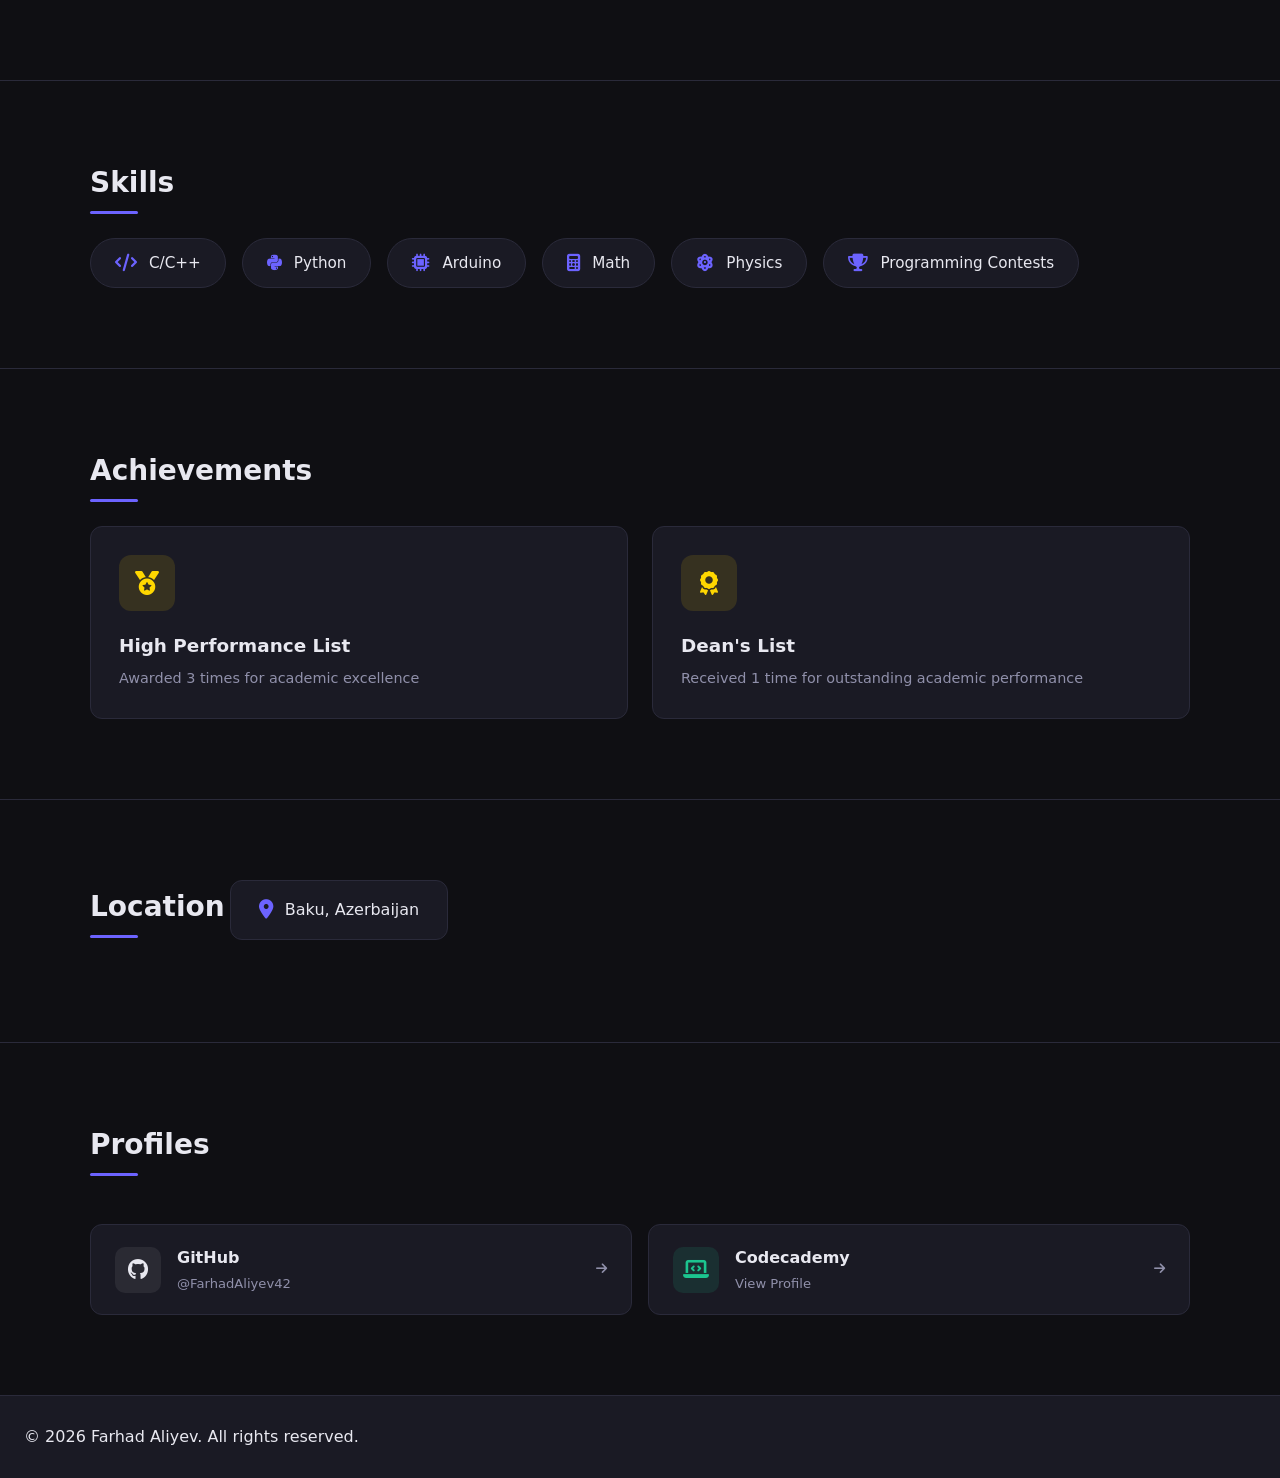
==== commit 0b86c6aa: "Games are ready! Three games added to seperate games page." ====
--- a/about.html
+++ b/about.html
@@ -17,6 +17,7 @@
         <li><a href="index.html">Home</a></li>
         <li><a href="about.html" class="active">About</a></li>
         <li><a href="projects.html">Projects</a></li>
+        <li><a href="games.html">Games</a></li>
       </ul>
       <button class="nav-toggle" aria-label="Toggle navigation">
         <span></span><span></span><span></span>
@@ -176,7 +177,7 @@
           </div>
           <i class="fas fa-arrow-right profile-link-arrow"></i>
         </a>
-        <a href="https://www.codecademy.com" target="_blank" rel="noopener" class="profile-link-card">
+        <a href="https://www.codecademy.com/profiles/Farhad_42" target="_blank" rel="noopener" class="profile-link-card">
           <div class="profile-link-icon codecademy"><i class="fas fa-laptop-code"></i></div>
           <div class="profile-link-info">
             <span class="profile-link-name">Codecademy</span>
--- a/css/style.css
+++ b/css/style.css
@@ -821,6 +821,7 @@
   font-size: 0.875rem;
   display: -webkit-box;
   -webkit-line-clamp: 2;
+  line-clamp: 2;
   -webkit-box-orient: vertical;
   overflow: hidden;
 }
@@ -1048,7 +1049,7 @@
   }
   
   .modal-body {
-    padding: 20px 24px 24px;
+    padding: 20px 0 24px;
   }
   
   .modal-title {
@@ -1216,6 +1217,13 @@
   font-weight: 500;
 }
 
+.homework-desc {
+  font-size: 0.88rem;
+  color: var(--color-text-muted);
+  line-height: 1.6;
+  margin-bottom: 16px;
+}
+
 .homework-details {
   font-size: 0.85rem;
   color: var(--color-text-muted);
@@ -1229,6 +1237,25 @@
 
 .homework-details strong {
   color: var(--color-text);
+}
+
+.homework-actions {
+  display: flex;
+  gap: 10px;
+  flex-wrap: wrap;
+  margin-top: 4px;
+}
+
+.homework-actions .btn {
+  flex: 1;
+  min-width: 120px;
+  text-align: center;
+  font-size: 0.85rem;
+  padding: 10px 16px;
+  display: inline-flex;
+  align-items: center;
+  justify-content: center;
+  gap: 6px;
 }
 
 /* Modal Styles */
@@ -1269,6 +1296,11 @@
   to { transform: translateY(0); opacity: 1; }
 }
 
+@keyframes slideOut {
+  from { transform: translateY(0); opacity: 1; }
+  to { transform: translateY(-20px); opacity: 0; }
+}
+
 .modal-close {
   color: var(--color-text-muted);
   float: right;
@@ -1280,7 +1312,7 @@
 }
 
 .modal-close:hover {
-  color: var(--color-accent);
+  color: #fff;
 }
 
 .modal-title {
@@ -1292,7 +1324,7 @@
 }
 
 .modal-body {
-  padding: 0 32px 32px;
+  padding: 0 0 32px;
 }
 
 .modal-section {
@@ -1441,7 +1473,7 @@
   }
 
   .modal-body {
-    padding: 0 20px 24px;
+    padding: 0 0 24px;
   }
 
   .team-table th,
@@ -1687,3 +1719,186 @@
 .homework-card:hover::before {
   transform: scaleX(1);
 }
+
+/* ── Project Report Section ── */
+.report-description {
+  font-size: 0.95rem;
+  color: var(--color-text-muted);
+  line-height: 1.65;
+  margin-bottom: 16px;
+}
+
+.report-actions {
+  display: flex;
+  gap: 12px;
+  flex-wrap: wrap;
+}
+
+.report-actions .btn {
+  display: inline-flex;
+  align-items: center;
+  gap: 8px;
+  font-size: 0.9rem;
+  padding: 10px 20px;
+}
+
+/* ── Gallery Grid ── */
+.gallery-grid {
+  display: grid;
+  grid-template-columns: repeat(3, 1fr);
+  gap: 8px;
+  margin-top: 8px;
+}
+
+.gallery-item {
+  position: relative;
+  aspect-ratio: 1;
+  overflow: hidden;
+  border-radius: 8px;
+  cursor: pointer;
+  background: var(--color-bg);
+  border: 1px solid var(--color-border);
+}
+
+.gallery-item img {
+  width: 100%;
+  height: 100%;
+  object-fit: cover;
+  transition: transform 0.3s ease;
+  display: block;
+}
+
+.gallery-item:hover img {
+  transform: scale(1.07);
+}
+
+.gallery-overlay {
+  position: absolute;
+  inset: 0;
+  background: rgba(108, 99, 255, 0.45);
+  display: flex;
+  align-items: center;
+  justify-content: center;
+  opacity: 0;
+  transition: opacity 0.2s ease;
+}
+
+.gallery-item:hover .gallery-overlay {
+  opacity: 1;
+}
+
+.gallery-overlay i {
+  color: #fff;
+  font-size: 1.4rem;
+}
+
+.gallery-empty {
+  grid-column: 1 / -1;
+  text-align: center;
+  padding: 28px;
+  font-size: 0.9rem;
+  color: var(--color-text-muted);
+  border: 1px dashed var(--color-border);
+  border-radius: 8px;
+}
+
+@media (max-width: 640px) {
+  .gallery-grid {
+    grid-template-columns: repeat(2, 1fr);
+  }
+}
+
+/* ── Lightbox ── */
+.lightbox {
+  display: none;
+  position: fixed;
+  inset: 0;
+  z-index: 3000;
+  background: rgba(0, 0, 0, 0.95);
+  align-items: center;
+  justify-content: center;
+  padding: 20px;
+}
+
+.lightbox.active {
+  display: flex;
+}
+
+.lightbox-img {
+  max-width: 90vw;
+  max-height: 85vh;
+  object-fit: contain;
+  border-radius: 8px;
+  display: block;
+  user-select: none;
+}
+
+.lightbox-close {
+  position: absolute;
+  top: 16px;
+  right: 16px;
+  background: rgba(255, 255, 255, 0.1);
+  border: 1px solid rgba(255, 255, 255, 0.15);
+  color: #fff;
+  width: 44px;
+  height: 44px;
+  border-radius: 10px;
+  cursor: pointer;
+  font-size: 1rem;
+  display: flex;
+  align-items: center;
+  justify-content: center;
+  transition: background 0.2s ease;
+}
+
+.lightbox-close:hover {
+  background: var(--color-accent);
+  border-color: var(--color-accent);
+}
+
+.lightbox-prev,
+.lightbox-next {
+  position: absolute;
+  top: 50%;
+  transform: translateY(-50%);
+  background: rgba(255, 255, 255, 0.1);
+  border: 1px solid rgba(255, 255, 255, 0.15);
+  color: #fff;
+  width: 48px;
+  height: 48px;
+  border-radius: 10px;
+  cursor: pointer;
+  font-size: 1.1rem;
+  display: flex;
+  align-items: center;
+  justify-content: center;
+  transition: background 0.2s ease;
+}
+
+.lightbox-prev { left: 16px; }
+.lightbox-next { right: 16px; }
+
+.lightbox-prev:hover,
+.lightbox-next:hover {
+  background: var(--color-accent);
+  border-color: var(--color-accent);
+}
+
+.lightbox-counter {
+  position: absolute;
+  bottom: 16px;
+  left: 50%;
+  transform: translateX(-50%);
+  font-size: 0.82rem;
+  color: rgba(255, 255, 255, 0.55);
+  background: rgba(0, 0, 0, 0.4);
+  padding: 4px 14px;
+  border-radius: 20px;
+  letter-spacing: 0.5px;
+}
+
+@media (max-width: 640px) {
+  .lightbox-prev { left: 8px; }
+  .lightbox-next { right: 8px; }
+  .lightbox-img { max-width: 95vw; max-height: 80vh; }
+}
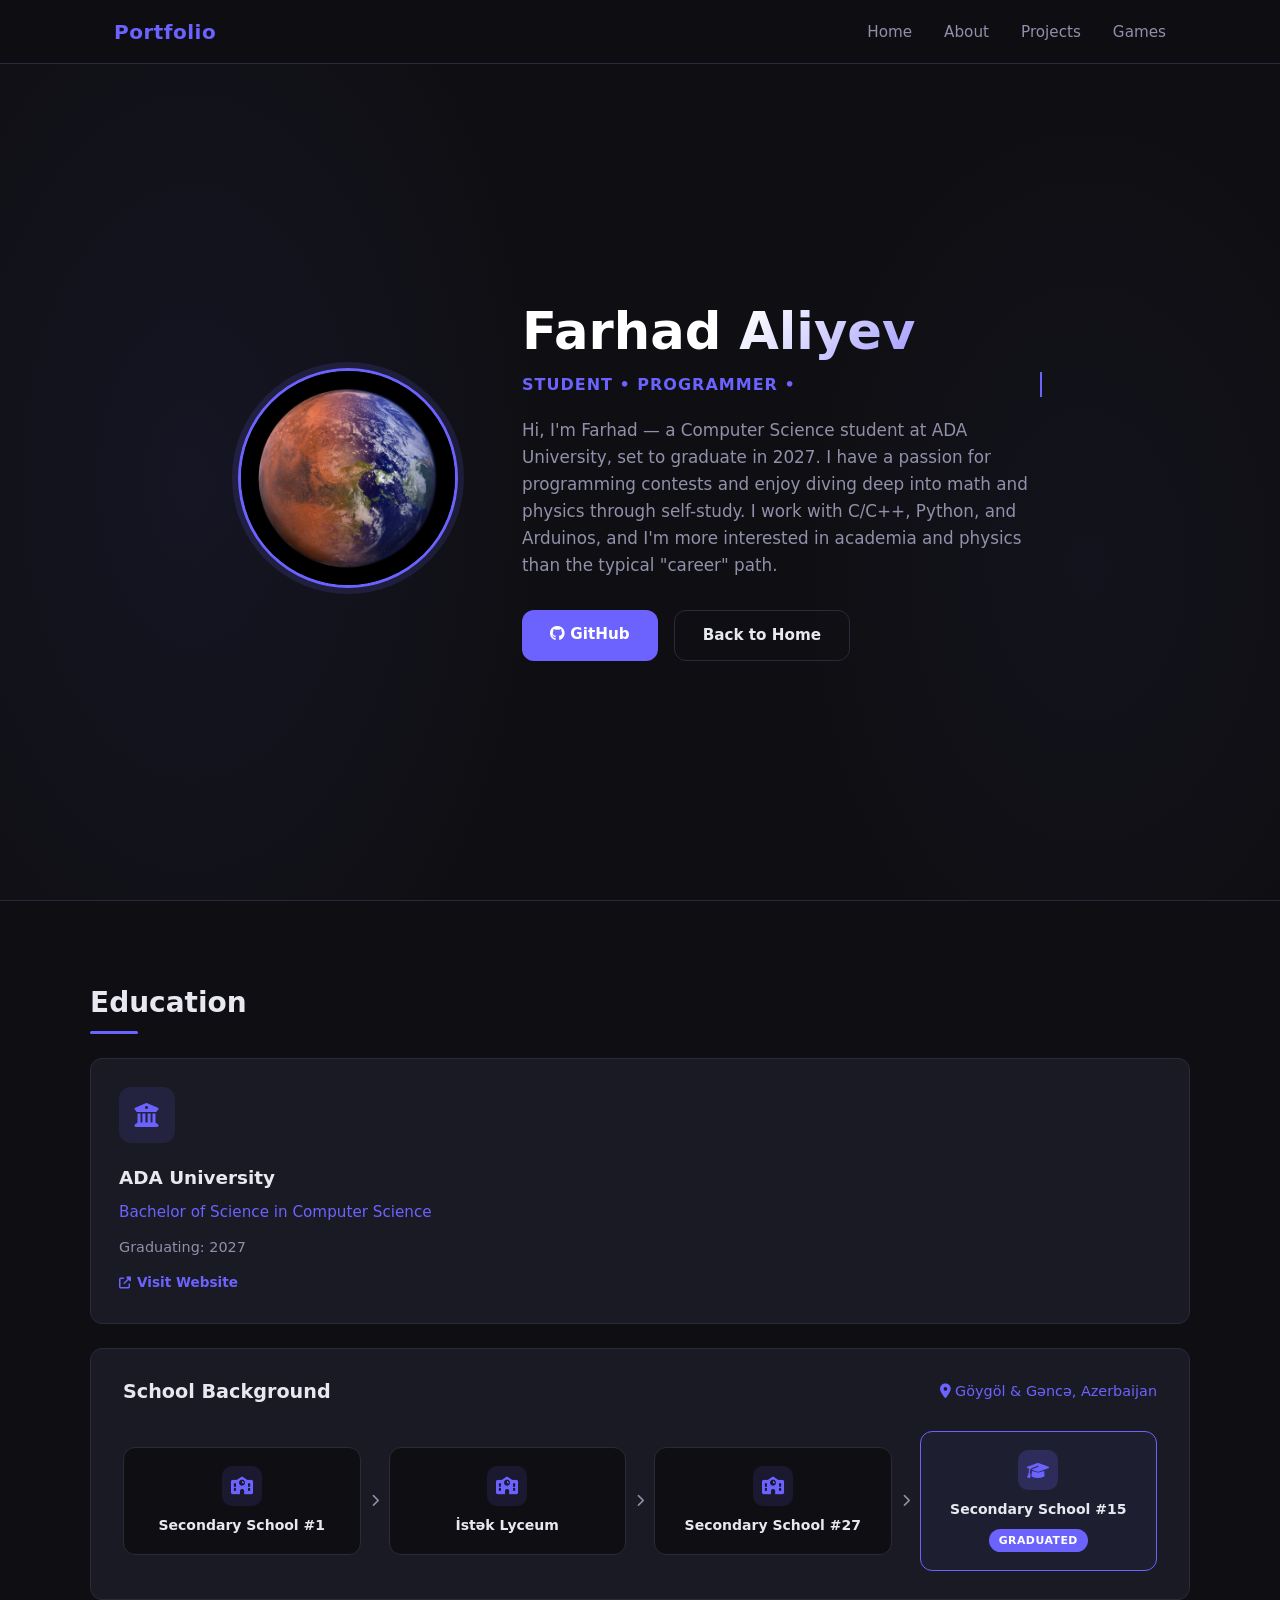
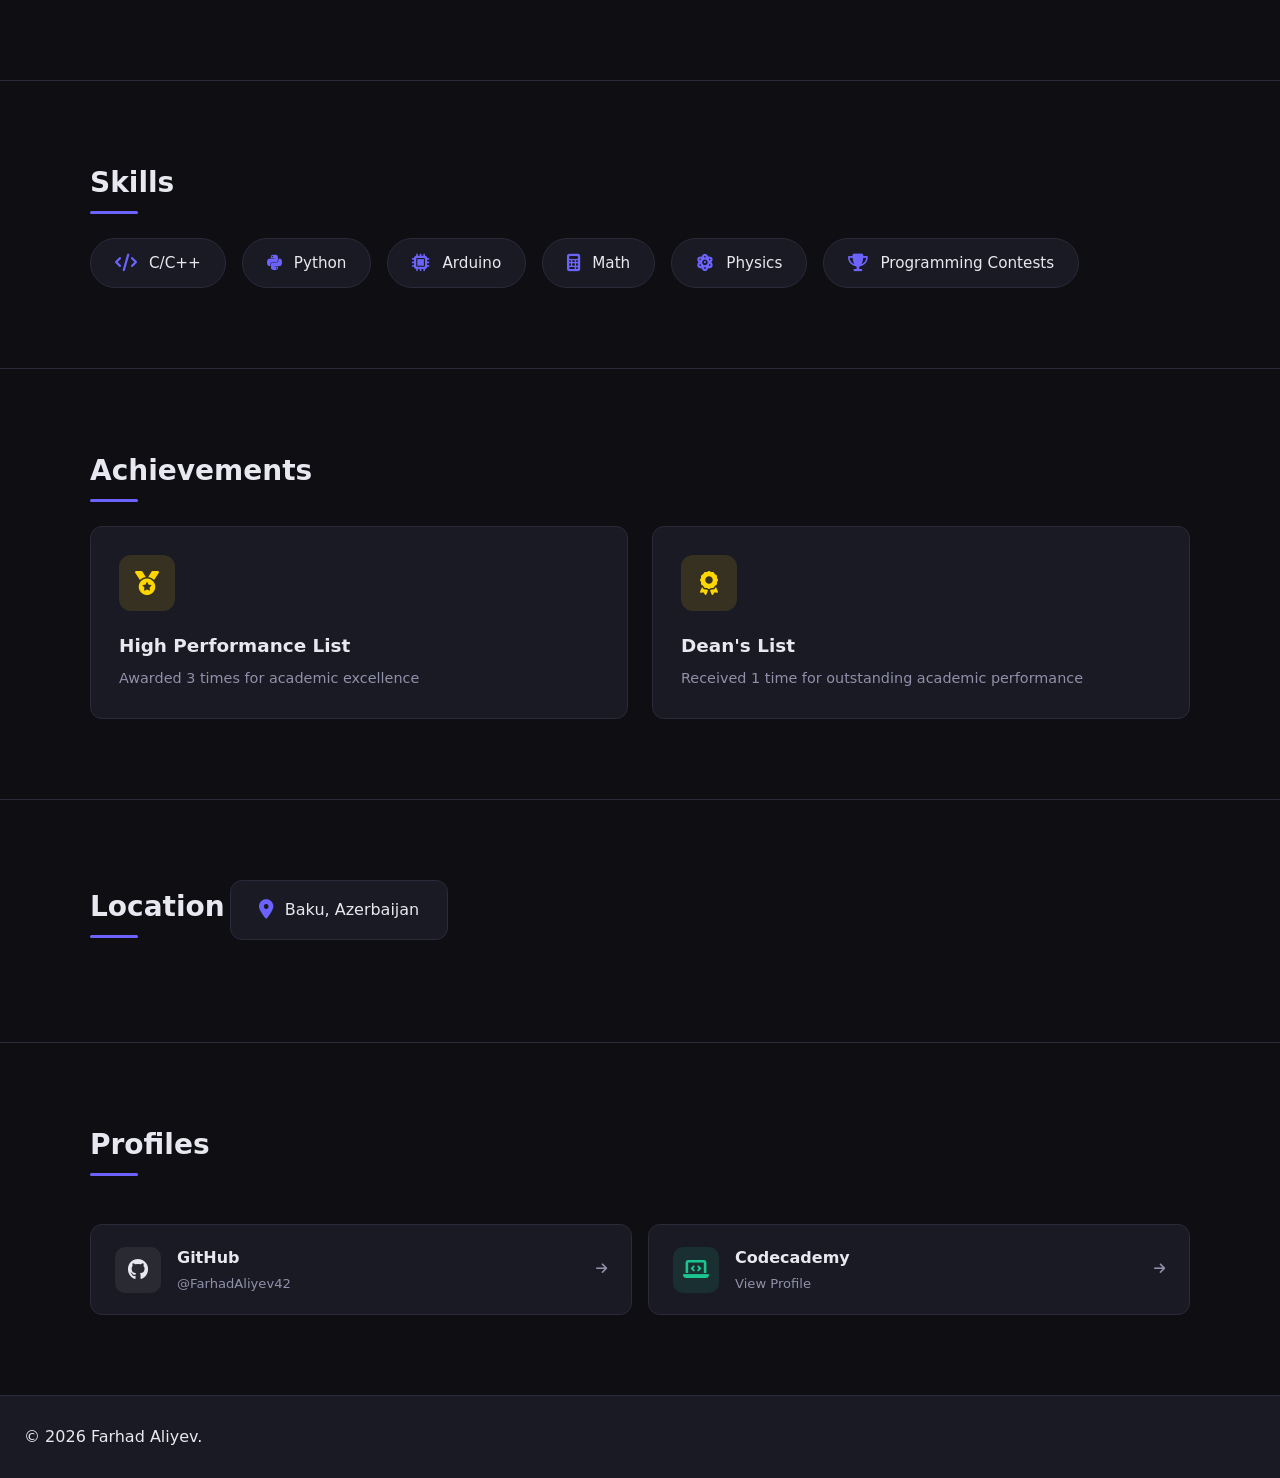
==== commit 00778eb0: "All bugs fixed. Website is ready." ====
--- a/about.html
+++ b/about.html
@@ -74,22 +74,22 @@
         <div class="school-journey">
           <div class="school-step">
             <div class="school-step-icon"><i class="fas fa-school"></i></div>
-            <span class="school-step-name">No.1 School</span>
+            <span class="school-step-name">Secondary School #1</span>
           </div>
           <div class="school-arrow"><i class="fas fa-chevron-right"></i></div>
           <div class="school-step">
             <div class="school-step-icon"><i class="fas fa-school"></i></div>
-            <span class="school-step-name">İstək Lyceum</span>
+            <span class="school-step-name"> İstək Lyceum</span>
           </div>
           <div class="school-arrow"><i class="fas fa-chevron-right"></i></div>
           <div class="school-step">
             <div class="school-step-icon"><i class="fas fa-school"></i></div>
-            <span class="school-step-name">No.27 School</span>
+            <span class="school-step-name">Secondary School #27</span>
           </div>
           <div class="school-arrow"><i class="fas fa-chevron-right"></i></div>
           <div class="school-step completed">
             <div class="school-step-icon"><i class="fas fa-graduation-cap"></i></div>
-            <span class="school-step-name">No.15 School</span>
+            <span class="school-step-name">Secondary School #15</span>
             <span class="school-step-badge">Graduated</span>
           </div>
         </div>
@@ -191,7 +191,7 @@
 
   <!-- Footer -->
   <footer class="footer">
-    <p>&copy; 2026 Farhad Aliyev. All rights reserved.</p>
+    <p>&copy; 2026 Farhad Aliyev.</p>
   </footer>
 
   <script src="js/main.js"></script>
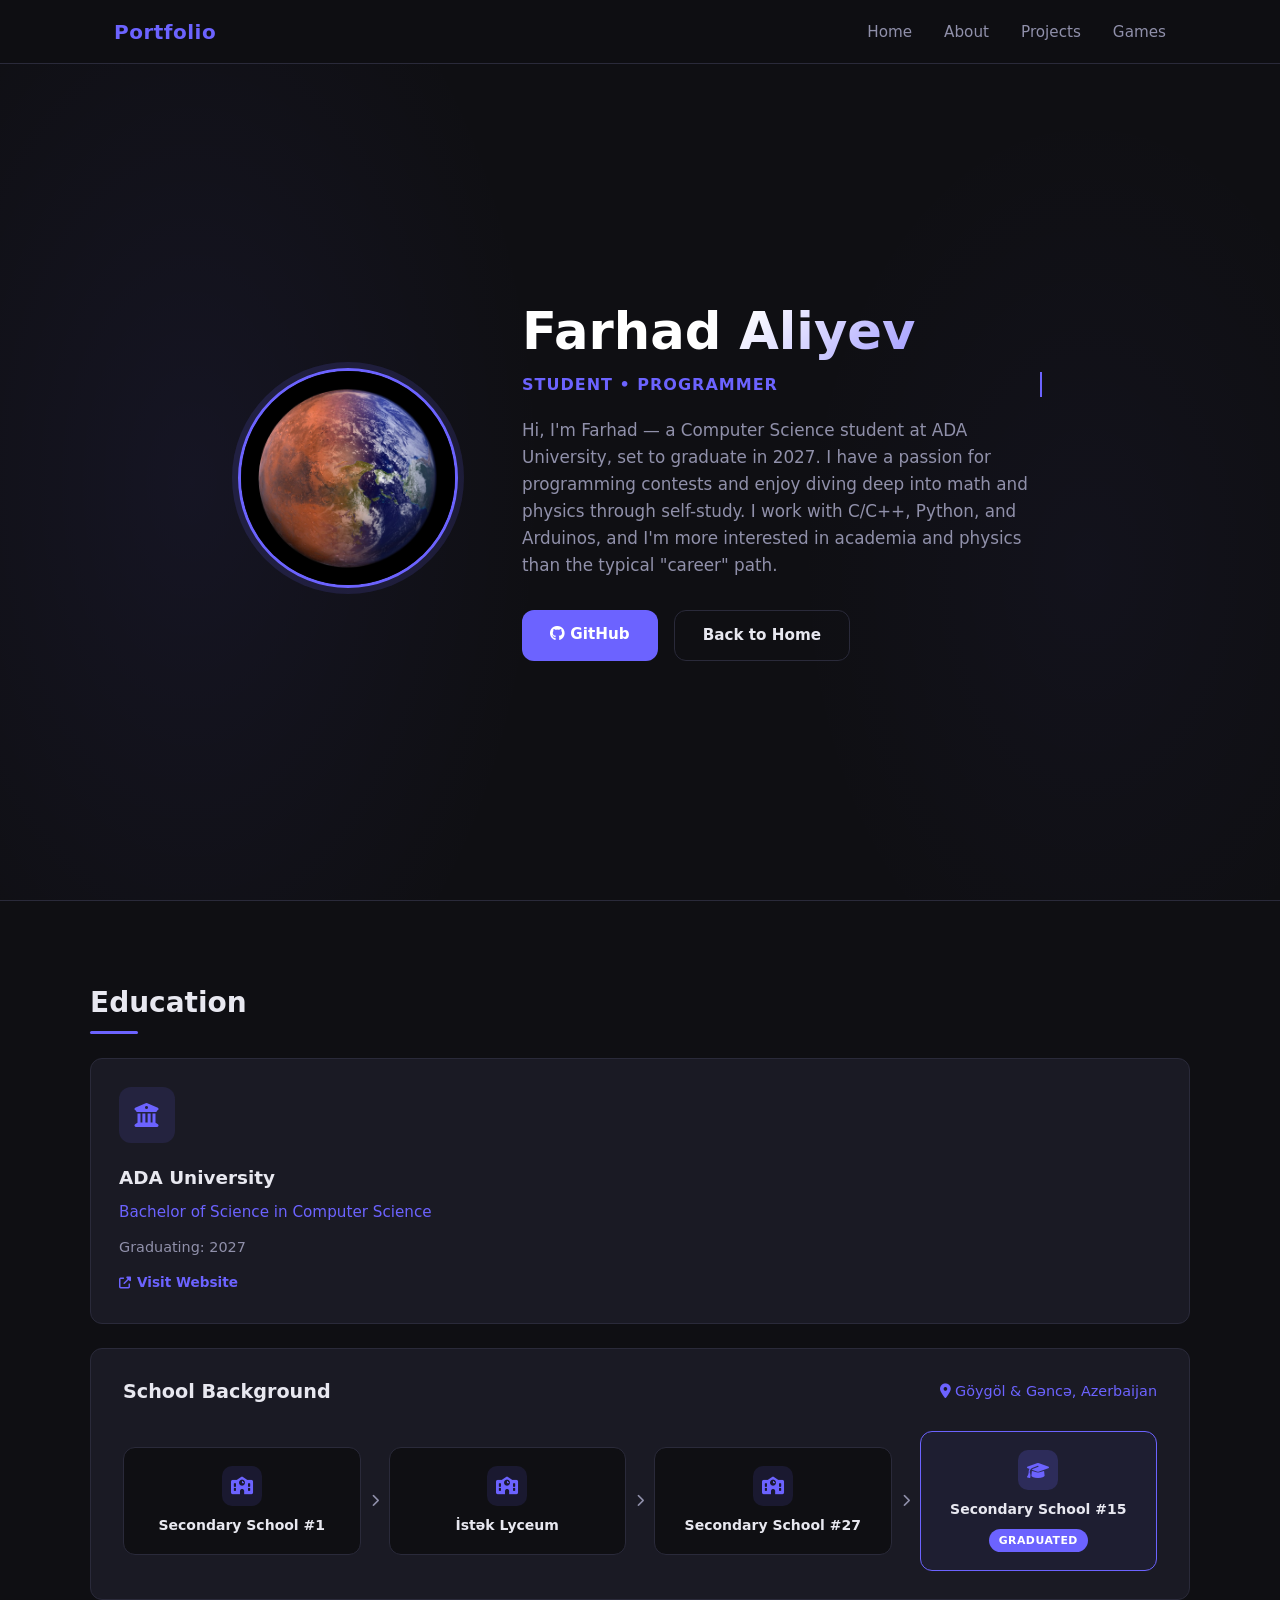
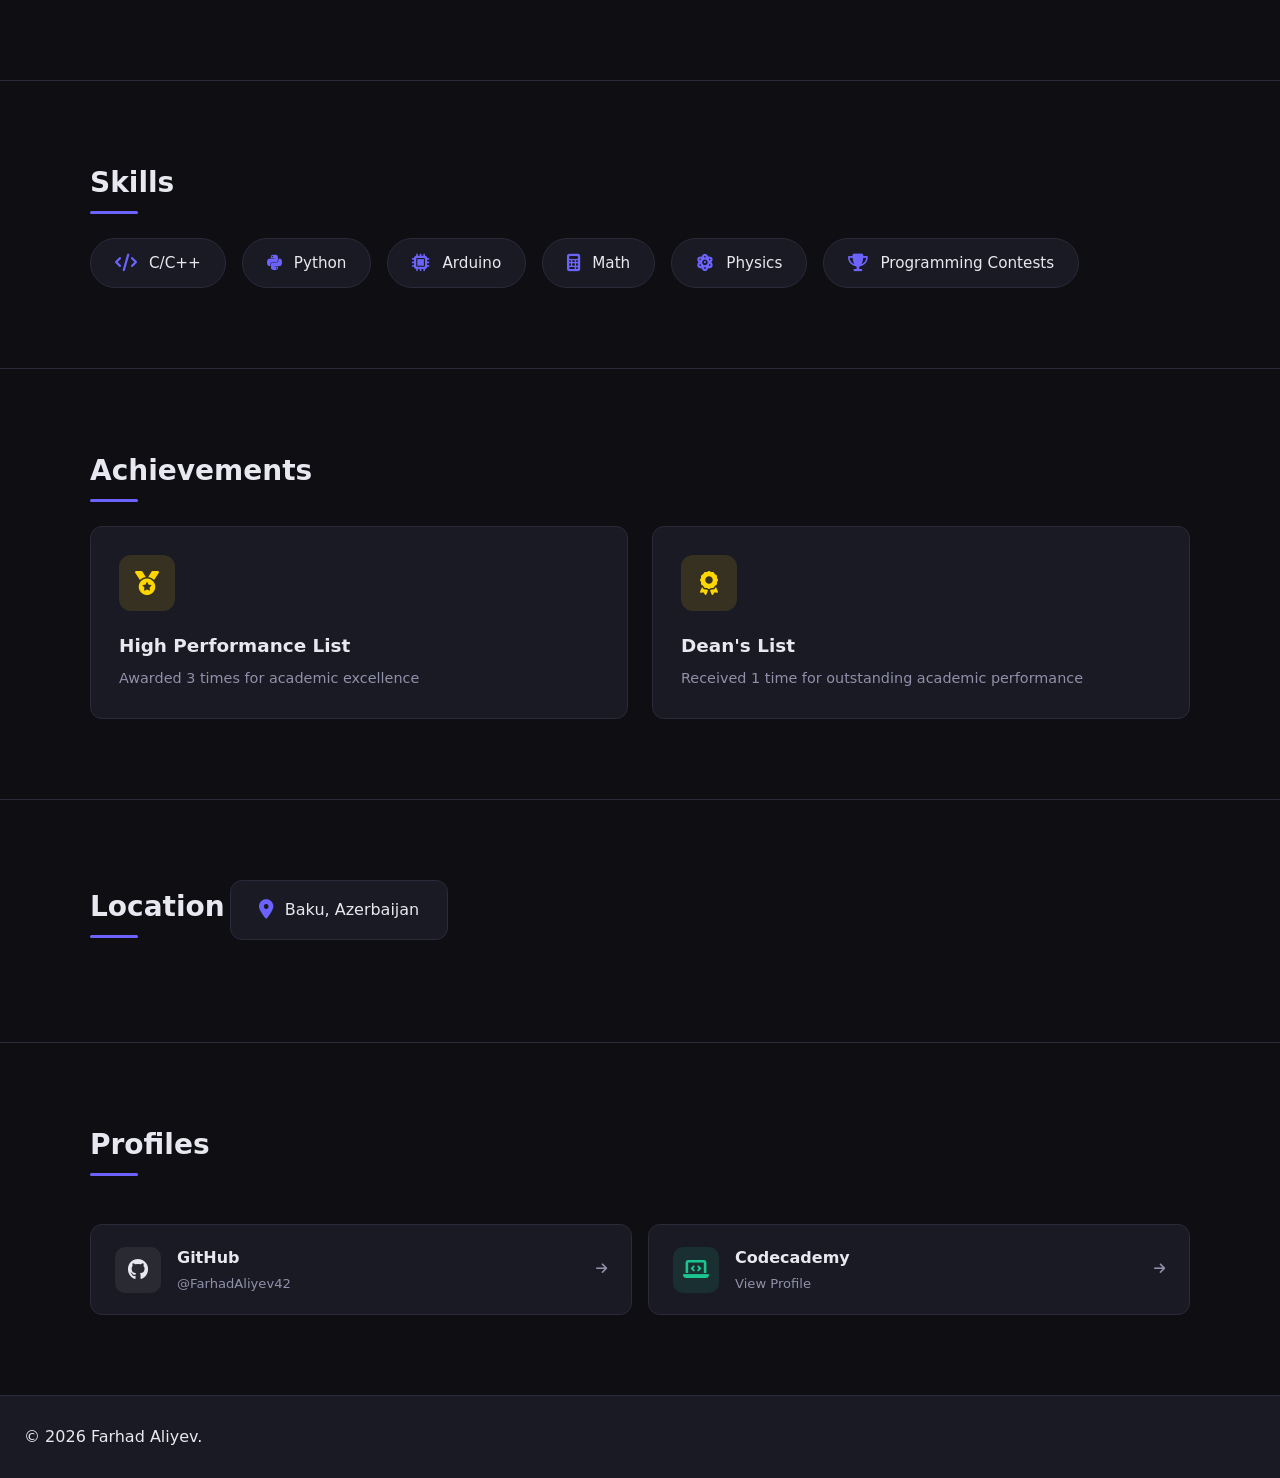
==== commit d87b4d90: "Github link fixed." ====
--- a/about.html
+++ b/about.html
@@ -40,7 +40,7 @@
           I work with C/C++, Python, and Arduinos, and I'm more interested in academia and physics than the typical "career" path.
         </p>
         <div class="hero-actions">
-          <a href="https://github.com/FarhadAliyev42" target="_blank" class="btn btn-primary">
+          <a href="https://github.com/FarhadAliyev42/FarhadAliyev42.github.io" target="_blank" class="btn btn-primary">
             <i class="fab fa-github"></i> GitHub
           </a>
           <a href="index.html" class="btn btn-secondary">Back to Home</a>
@@ -169,7 +169,7 @@
     <div class="container">
       <h2 class="section-title">Profiles</h2>
       <div class="profile-links">
-        <a href="https://github.com/FarhadAliyev42" target="_blank" rel="noopener" class="profile-link-card">
+        <a href="https://github.com/FarhadAliyev42/FarhadAliyev42.github.io" target="_blank" rel="noopener" class="profile-link-card">
           <div class="profile-link-icon github"><i class="fab fa-github"></i></div>
           <div class="profile-link-info">
             <span class="profile-link-name">GitHub</span>
